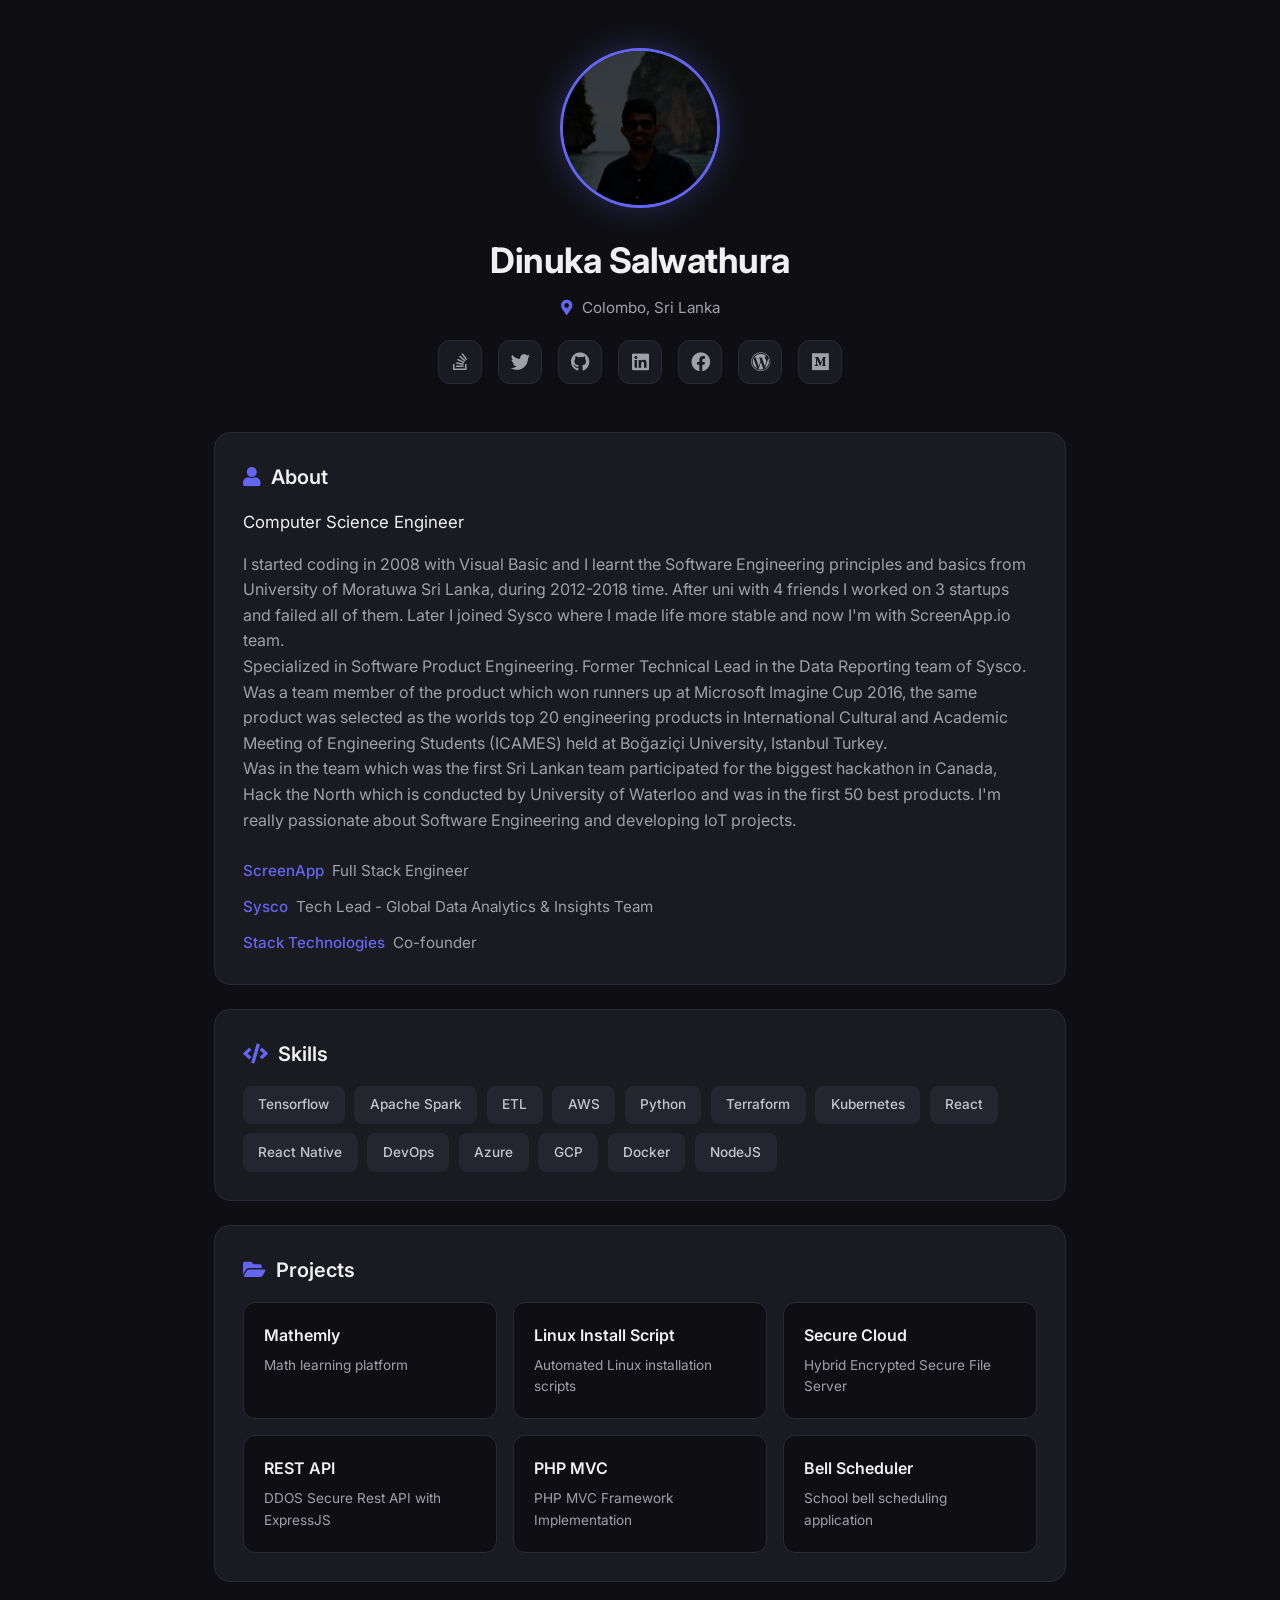
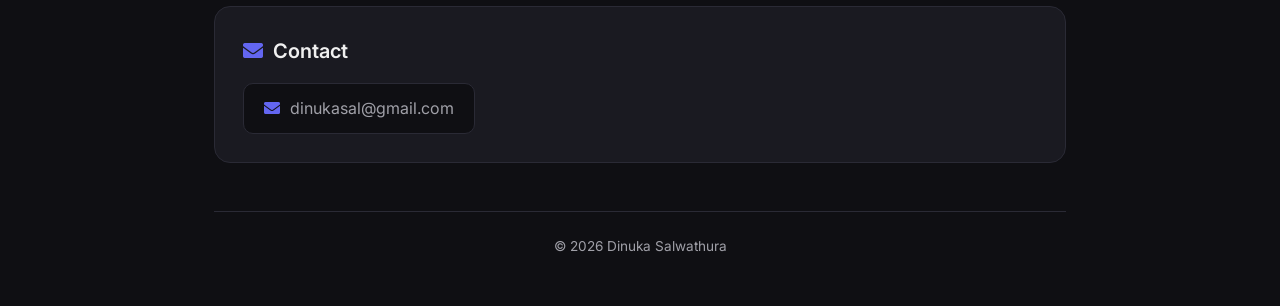
==== index.html @ 51033978 "add uni" ====
<!DOCTYPE html>
<html lang="en">

<meta name="description" content="Dinuka Salwathura - Personal Profile | Computer Science Engineer | Co-Founder | Tech Enthusiast | Sri Lankan " />

<meta name="twitter:card" value="Dinuka Salwathura - Personal Profile | Computer Science Engineer | Co-Founder | Tech Enthusiast | Sri Lankan ">

<meta property="og:title" content="Dinuka Salwathura" />
<meta property="og:type" content="article" />
<meta property="og:url" content="https://dinukasal.github.io/" />
<meta property="og:image" content="http://dinukasal.github.io/pp4.jpg" />
<meta property="og:description" content="Dinuka is a Computer Science Engineer" />

<head>
    <meta charset="UTF-8">
    <meta name="viewport" content="width=device-width, initial-scale=1.0">
    <meta http-equiv="X-UA-Compatible" content="ie=edge">
    <link rel="stylesheet" href="https://use.fontawesome.com/releases/v5.4.1/css/all.css"
        integrity="sha384-5sAR7xN1Nv6T6+dT2mhtzEpVJvfS3NScPQTrOxhwjIuvcA67KV2R5Jz6kr4abQsz" crossorigin="anonymous">
    <link rel="stylesheet" href="style.css">
    <title>Dinuka Salwathura</title>

    <script async src="https://www.googletagmanager.com/gtag/js?id=G-8EG1JXCSR4"></script>
    <script>
        window.dataLayer = window.dataLayer || [];
        function gtag() { dataLayer.push(arguments); }
        gtag('js', new Date());
        gtag('config', 'G-8EG1JXCSR4');
    </script>
</head>

<body>
    <div class="container">
        <header class="profile-section">
            <div class="profile-image">
                <img src="./pp6.jpg" alt="Dinuka Salwathura">
            </div>
            <h1>Dinuka Salwathura</h1>
            <p class="location"><i class="fas fa-map-marker-alt"></i> Colombo, Sri Lanka</p>
            <div class="social-links">
                <a href="https://stackoverflow.com/users/7242275/dinuka-salwathura" target="_blank" class="social-link" title="Stack Overflow">
                    <i class="fab fa-stack-overflow"></i>
                </a>
                <a href="https://twitter.com/dinukasal" target="_blank" class="social-link" title="Twitter">
                    <i class="fab fa-twitter"></i>
                </a>
                <a href="https://github.com/dinukasal" target="_blank" class="social-link" title="GitHub">
                    <i class="fab fa-github"></i>
                </a>
                <a href="https://www.linkedin.com/in/dinukasalwathura/" target="_blank" class="social-link" title="LinkedIn">
                    <i class="fab fa-linkedin"></i>
                </a>
                <a href="https://www.facebook.com/dinuka.salwathura" target="_blank" class="social-link" title="Facebook">
                    <i class="fab fa-facebook"></i>
                </a>
                <a href="https://dinukasblog.wordpress.com" target="_blank" class="social-link" title="Blog">
                    <i class="fab fa-wordpress"></i>
                </a>
                <a href="https://dinukasal.medium.com" target="_blank" class="social-link" title="Medium">
                    <i class="fab fa-medium"></i>
                </a>
            </div>
        </header>

        <main class="content">
            <section class="card">
                <h2><i class="fas fa-user"></i> About</h2>
                <p class="title">Computer Science Engineer</p>
                <div class="about-description">
                    <p>I started coding in 2008 with Visual Basic and I learnt the Software Engineering principles and basics from University of Moratuwa Sri Lanka, during 2012-2018 time. After uni with 4 friends I worked on 3 startups and failed all of them. Later I joined Sysco where I made life more stable and now I'm with ScreenApp.io team.</p>

                    <p>Specialized in Software Product Engineering. Former Technical Lead in the Data Reporting team of Sysco. Was a team member of the product which won runners up at Microsoft Imagine Cup 2016, the same product was selected as the worlds top 20 engineering products in International Cultural and Academic Meeting of Engineering Students (ICAMES) held at Boğaziçi University, Istanbul Turkey.</p>

                    <p>Was in the team which was the first Sri Lankan team participated for the biggest hackathon in Canada, Hack the North which is conducted by University of Waterloo and was in the first 50 best products. I'm really passionate about Software Engineering and developing IoT projects.</p>
                </div>
                <br />
                <div class="work-history">
                    <div class="work-item">
                        <a href="https://screenapp.io" target="_blank" class="company">ScreenApp</a>
                        <span class="role">Full Stack Engineer</span>
                    </div>
                    <div class="work-item">
                        <span class="company">Sysco</span>
                        <span class="role">Tech Lead - Global Data Analytics & Insights Team</span>
                    </div>
                    <div class="work-item">
                        <span class="company">Stack Technologies</span>
                        <span class="role">Co-founder</span>
                    </div>
                </div>
            </section>

            <section class="card">
                <h2><i class="fas fa-code"></i> Skills</h2>
                <div class="skills-grid">
                    <span class="skill-tag">Tensorflow</span>
                    <span class="skill-tag">Apache Spark</span>
                    <span class="skill-tag">ETL</span>
                    <span class="skill-tag">AWS</span>
                    <span class="skill-tag">Python</span>
                    <span class="skill-tag">Terraform</span>
                    <span class="skill-tag">Kubernetes</span>
                    <span class="skill-tag">React</span>
                    <span class="skill-tag">React Native</span>
                    <span class="skill-tag">DevOps</span>
                    <span class="skill-tag">Azure</span>
                    <span class="skill-tag">GCP</span>
                    <span class="skill-tag">Docker</span>
                    <span class="skill-tag">NodeJS</span>
                </div>
            </section>

            <section class="card">
                <h2><i class="fas fa-folder-open"></i> Projects</h2>
                <div class="projects-grid">
                    <a href="https://mathemly.com" target="_blank" class="project-card">
                        <h3>Mathemly</h3>
                        <p>Math learning platform</p>
                    </a>
                    <a href="https://github.com/dinukasal/install" target="_blank" class="project-card">
                        <h3>Linux Install Script</h3>
                        <p>Automated Linux installation scripts</p>
                    </a>
                    <a href="https://github.com/dinukasal/secure-cloud" target="_blank" class="project-card">
                        <h3>Secure Cloud</h3>
                        <p>Hybrid Encrypted Secure File Server</p>
                    </a>
                    <a href="https://github.com/dinukasal/rest-expressjs" target="_blank" class="project-card">
                        <h3>REST API</h3>
                        <p>DDOS Secure Rest API with ExpressJS</p>
                    </a>
                    <a href="https://github.com/dinukasal/mvc" target="_blank" class="project-card">
                        <h3>PHP MVC</h3>
                        <p>PHP MVC Framework Implementation</p>
                    </a>
                    <a href="https://github.com/dinukasal/bellscheduler" target="_blank" class="project-card">
                        <h3>Bell Scheduler</h3>
                        <p>School bell scheduling application</p>
                    </a>
                </div>
            </section>

            <section class="card">
                <h2><i class="fas fa-envelope"></i> Contact</h2>
                <a href="mailto:dinukasal@gmail.com" class="contact-link">
                    <i class="fas fa-envelope"></i> dinukasal@gmail.com
                </a>
            </section>
        </main>

        <footer>
            <p>&copy; 2026 Dinuka Salwathura</p>
        </footer>
    </div>
</body>

</html>
---- style.css ----
@import url('https://fonts.googleapis.com/css2?family=Inter:wght@300;400;500;600;700&display=swap');

:root {
    --bg-primary: #0f0f13;
    --bg-card: #1a1a21;
    --bg-card-hover: #22222b;
    --text-primary: #f0f0f0;
    --text-secondary: #a0a0a8;
    --accent: #6366f1;
    --accent-hover: #818cf8;
    --border: #2a2a35;
    --skill-bg: #252530;
    --skill-text: #c5c5d2;
}

* {
    margin: 0;
    padding: 0;
    box-sizing: border-box;
}

body {
    font-family: 'Inter', sans-serif;
    background-color: var(--bg-primary);
    color: var(--text-secondary);
    line-height: 1.6;
    min-height: 100vh;
}

.container {
    max-width: 900px;
    margin: 0 auto;
    padding: 3rem 1.5rem;
}

.profile-section {
    text-align: center;
    margin-bottom: 3rem;
    animation: fadeInDown 0.6s ease-out;
}

.profile-image {
    width: 160px;
    height: 160px;
    margin: 0 auto 1.5rem;
    border-radius: 50%;
    overflow: hidden;
    border: 3px solid var(--accent);
    box-shadow: 0 0 30px rgba(99, 102, 241, 0.3);
    transition: transform 0.3s ease, box-shadow 0.3s ease;
}

.profile-image:hover {
    transform: scale(1.05);
    box-shadow: 0 0 40px rgba(99, 102, 241, 0.5);
}

.profile-image img {
    width: 100%;
    height: 100%;
    object-fit: cover;
}

.profile-section h1 {
    font-size: 2.2rem;
    font-weight: 700;
    color: var(--text-primary);
    margin-bottom: 0.5rem;
    letter-spacing: -0.5px;
}

.location {
    font-size: 0.95rem;
    color: var(--text-secondary);
    margin-bottom: 1.2rem;
}

.location i {
    color: var(--accent);
    margin-right: 6px;
}

.social-links {
    display: flex;
    justify-content: center;
    gap: 1rem;
    flex-wrap: wrap;
}

.social-link {
    display: flex;
    align-items: center;
    justify-content: center;
    width: 44px;
    height: 44px;
    border-radius: 12px;
    background: var(--bg-card);
    color: var(--text-secondary);
    font-size: 1.2rem;
    text-decoration: none;
    transition: all 0.25s ease;
    border: 1px solid var(--border);
}

.social-link:hover {
    background: var(--accent);
    color: white;
    transform: translateY(-3px);
    border-color: var(--accent);
    box-shadow: 0 8px 20px rgba(99, 102, 241, 0.35);
}

.content {
    display: flex;
    flex-direction: column;
    gap: 1.5rem;
}

.card {
    background: var(--bg-card);
    border-radius: 16px;
    padding: 1.75rem;
    border: 1px solid var(--border);
    transition: transform 0.25s ease, box-shadow 0.25s ease;
    animation: fadeInUp 0.6s ease-out backwards;
}

.card:nth-child(1) { animation-delay: 0.1s; }
.card:nth-child(2) { animation-delay: 0.2s; }
.card:nth-child(3) { animation-delay: 0.3s; }
.card:nth-child(4) { animation-delay: 0.4s; }

.card:hover {
    transform: translateY(-2px);
    box-shadow: 0 12px 30px rgba(0, 0, 0, 0.25);
    border-color: var(--accent);
}

.card h2 {
    font-size: 1.25rem;
    font-weight: 600;
    color: var(--text-primary);
    margin-bottom: 1rem;
    display: flex;
    align-items: center;
    gap: 0.6rem;
}

.card h2 i {
    color: var(--accent);
}

.title {
    color: var(--text-primary);
    font-size: 1.05rem;
    margin-bottom: 1rem;
}

.work-history {
    display: flex;
    flex-direction: column;
    gap: 0.75rem;
}

.work-item {
    display: flex;
    flex-wrap: wrap;
    gap: 0.5rem;
    font-size: 0.95rem;
}

.work-item .company {
    color: var(--accent);
    font-weight: 500;
    text-decoration: none;
    transition: color 0.2s ease;
}

.work-item .company:hover {
    color: var(--accent-hover);
    text-decoration: underline;
}

.work-item .role {
    color: var(--text-secondary);
}

.skills-grid {
    display: flex;
    flex-wrap: wrap;
    gap: 0.6rem;
}

.skill-tag {
    background: var(--skill-bg);
    color: var(--skill-text);
    padding: 0.45rem 0.9rem;
    border-radius: 8px;
    font-size: 0.85rem;
    font-weight: 500;
    transition: all 0.2s ease;
    border: 1px solid transparent;
}

.skill-tag:hover {
    background: var(--accent);
    color: white;
    transform: translateY(-2px);
    border-color: var(--accent);
}

.projects-grid {
    display: grid;
    grid-template-columns: repeat(auto-fill, minmax(220px, 1fr));
    gap: 1rem;
}

.project-card {
    background: var(--bg-primary);
    border: 1px solid var(--border);
    border-radius: 12px;
    padding: 1.25rem;
    text-decoration: none;
    transition: all 0.25s ease;
}

.project-card:hover {
    background: var(--bg-card-hover);
    border-color: var(--accent);
    transform: translateY(-3px);
    box-shadow: 0 8px 20px rgba(0, 0, 0, 0.2);
}

.project-card h3 {
    color: var(--text-primary);
    font-size: 1rem;
    font-weight: 600;
    margin-bottom: 0.4rem;
    transition: color 0.2s ease;
}

.project-card:hover h3 {
    color: var(--accent);
}

.project-card p {
    color: var(--text-secondary);
    font-size: 0.85rem;
}

.contact-link {
    display: inline-flex;
    align-items: center;
    gap: 0.6rem;
    color: var(--text-secondary);
    text-decoration: none;
    font-size: 1rem;
    padding: 0.75rem 1.25rem;
    background: var(--bg-primary);
    border-radius: 10px;
    transition: all 0.25s ease;
    border: 1px solid var(--border);
}

.contact-link:hover {
    background: var(--accent);
    color: white;
    border-color: var(--accent);
    transform: translateX(5px);
}

.contact-link i {
    color: var(--accent);
    transition: color 0.25s ease;
}

.contact-link:hover i {
    color: white;
}

footer {
    text-align: center;
    margin-top: 3rem;
    padding-top: 1.5rem;
    border-top: 1px solid var(--border);
    color: var(--text-secondary);
    font-size: 0.85rem;
}

@keyframes fadeInDown {
    from {
        opacity: 0;
        transform: translateY(-20px);
    }
    to {
        opacity: 1;
        transform: translateY(0);
    }
}

@keyframes fadeInUp {
    from {
        opacity: 0;
        transform: translateY(20px);
    }
    to {
        opacity: 1;
        transform: translateY(0);
    }
}

@media (max-width: 600px) {
    .container {
        padding: 2rem 1rem;
    }
    
    .profile-section h1 {
        font-size: 1.8rem;
    }
    
    .profile-image {
        width: 130px;
        height: 130px;
    }
    
    .card {
        padding: 1.25rem;
    }
    
    .projects-grid {
        grid-template-columns: 1fr;
    }
    
    .social-link {
        width: 40px;
        height: 40px;
        font-size: 1.1rem;
    }
}
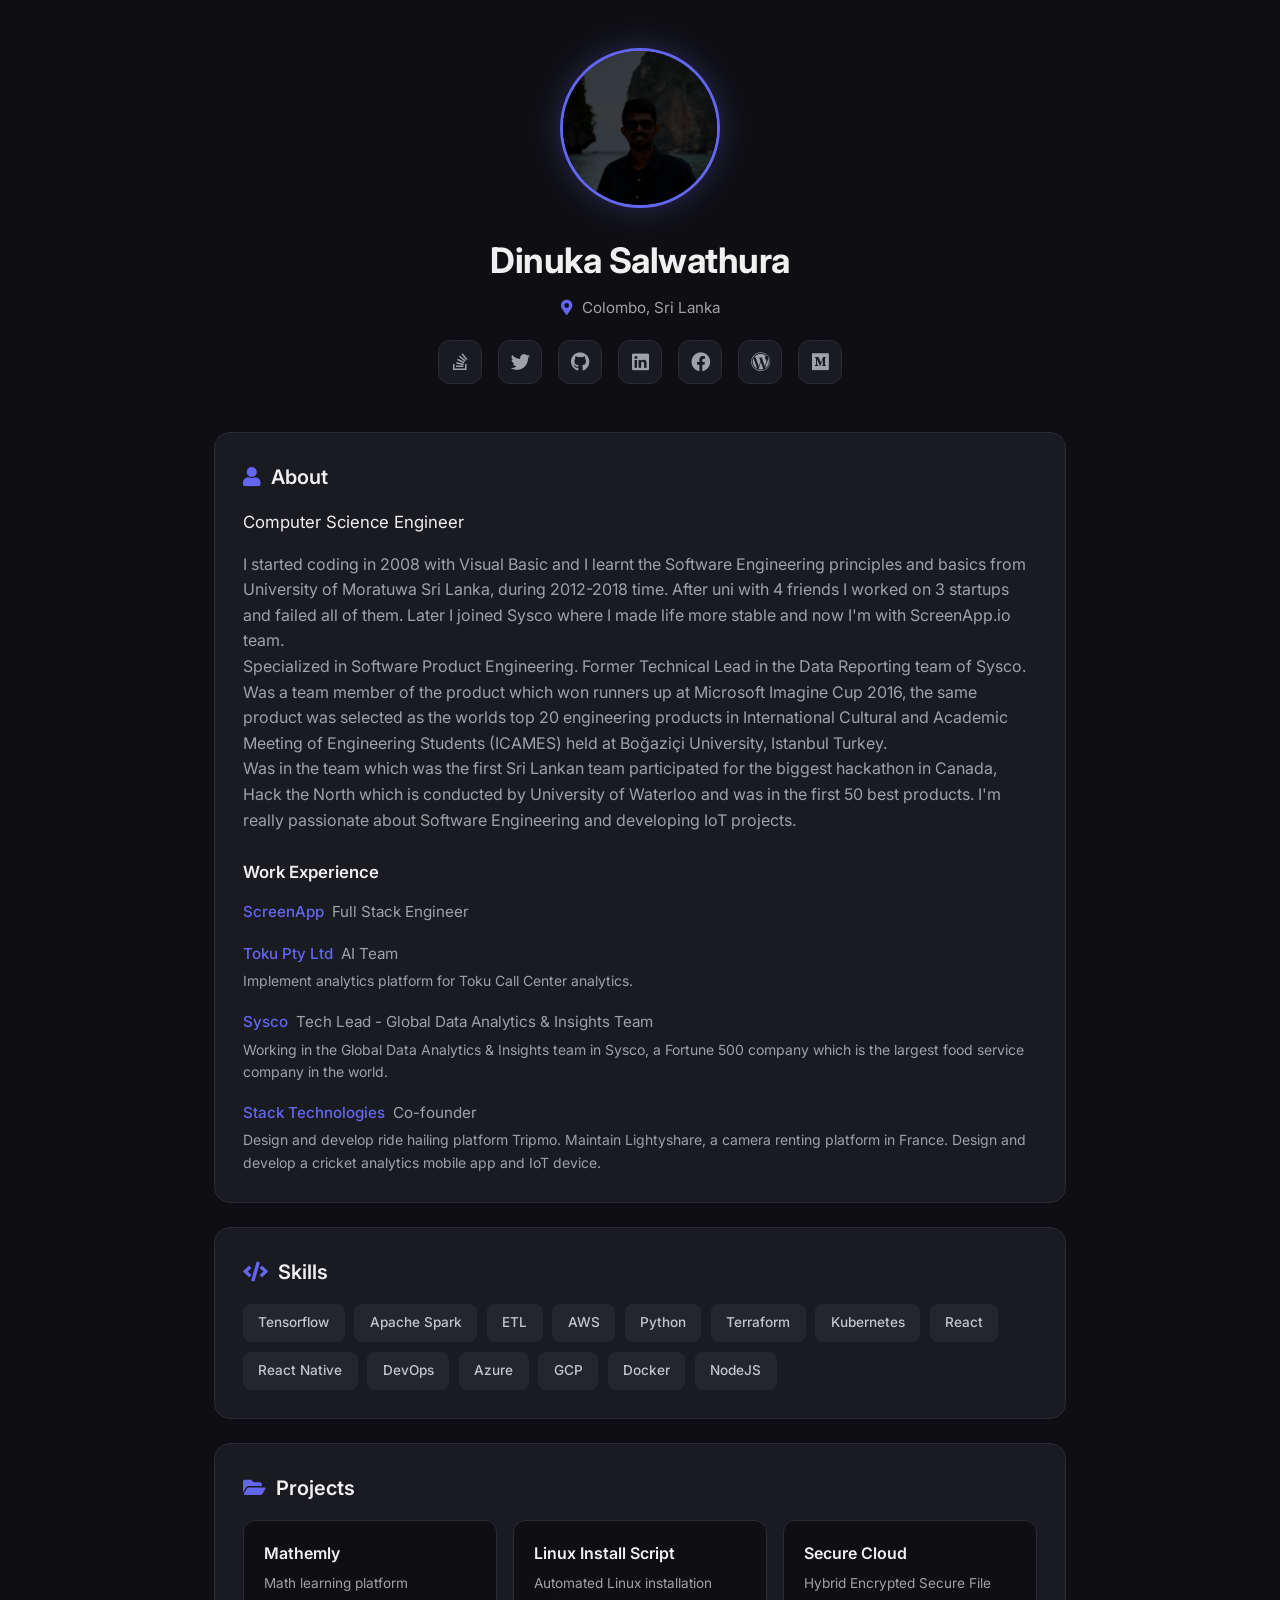
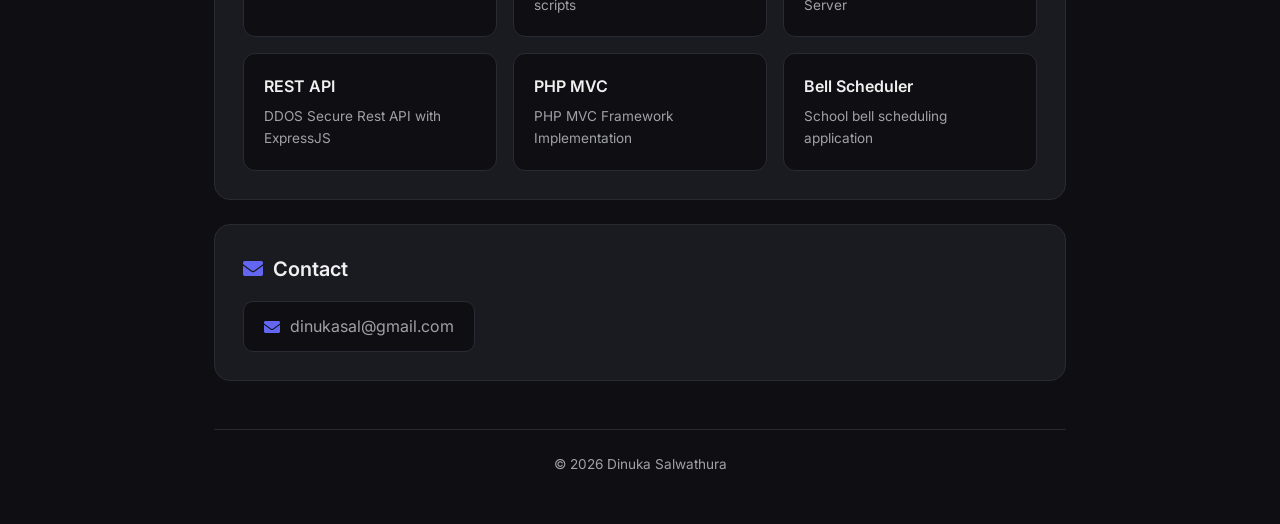
==== commit 03a2a111: "add work info" ====
--- a/index.html
+++ b/index.html
@@ -74,18 +74,34 @@
                     <p>Was in the team which was the first Sri Lankan team participated for the biggest hackathon in Canada, Hack the North which is conducted by University of Waterloo and was in the first 50 best products. I'm really passionate about Software Engineering and developing IoT projects.</p>
                 </div>
                 <br />
+                <h3 class="work-title">Work Experience</h3>
                 <div class="work-history">
                     <div class="work-item">
-                        <a href="https://screenapp.io" target="_blank" class="company">ScreenApp</a>
-                        <span class="role">Full Stack Engineer</span>
+                        <div class="work-item-header">
+                            <a href="https://screenapp.io" target="_blank" class="company">ScreenApp</a>
+                            <span class="role">Full Stack Engineer</span>
+                        </div>
                     </div>
                     <div class="work-item">
-                        <span class="company">Sysco</span>
-                        <span class="role">Tech Lead - Global Data Analytics & Insights Team</span>
+                        <div class="work-item-header">
+                            <span class="company">Toku Pty Ltd</span>
+                            <span class="role">AI Team</span>
+                        </div>
+                        <p class="work-description">Implement analytics platform for Toku Call Center analytics.</p>
                     </div>
                     <div class="work-item">
-                        <span class="company">Stack Technologies</span>
-                        <span class="role">Co-founder</span>
+                        <div class="work-item-header">
+                            <span class="company">Sysco</span>
+                            <span class="role">Tech Lead - Global Data Analytics & Insights Team</span>
+                        </div>
+                        <p class="work-description">Working in the Global Data Analytics &amp; Insights team in Sysco, a Fortune 500 company which is the largest food service company in the world.</p>
+                    </div>
+                    <div class="work-item">
+                        <div class="work-item-header">
+                            <span class="company">Stack Technologies</span>
+                            <span class="role">Co-founder</span>
+                        </div>
+                        <p class="work-description">Design and develop ride hailing platform Tripmo. Maintain Lightyshare, a camera renting platform in France. Design and develop a cricket analytics mobile app and IoT device.</p>
                     </div>
                 </div>
             </section>
--- a/style.css
+++ b/style.css
@@ -156,17 +156,33 @@
     margin-bottom: 1rem;
 }
 
+.work-title {
+    font-size: 1.05rem;
+    font-weight: 600;
+    color: var(--text-primary);
+    margin-bottom: 0.9rem;
+}
+
 .work-history {
     display: flex;
     flex-direction: column;
-    gap: 0.75rem;
+    gap: 1.1rem;
 }
 
 .work-item {
+    font-size: 0.95rem;
+}
+
+.work-item-header {
     display: flex;
     flex-wrap: wrap;
     gap: 0.5rem;
-    font-size: 0.95rem;
+}
+
+.work-description {
+    color: var(--text-secondary);
+    font-size: 0.875rem;
+    margin-top: 0.25rem;
 }
 
 .work-item .company {
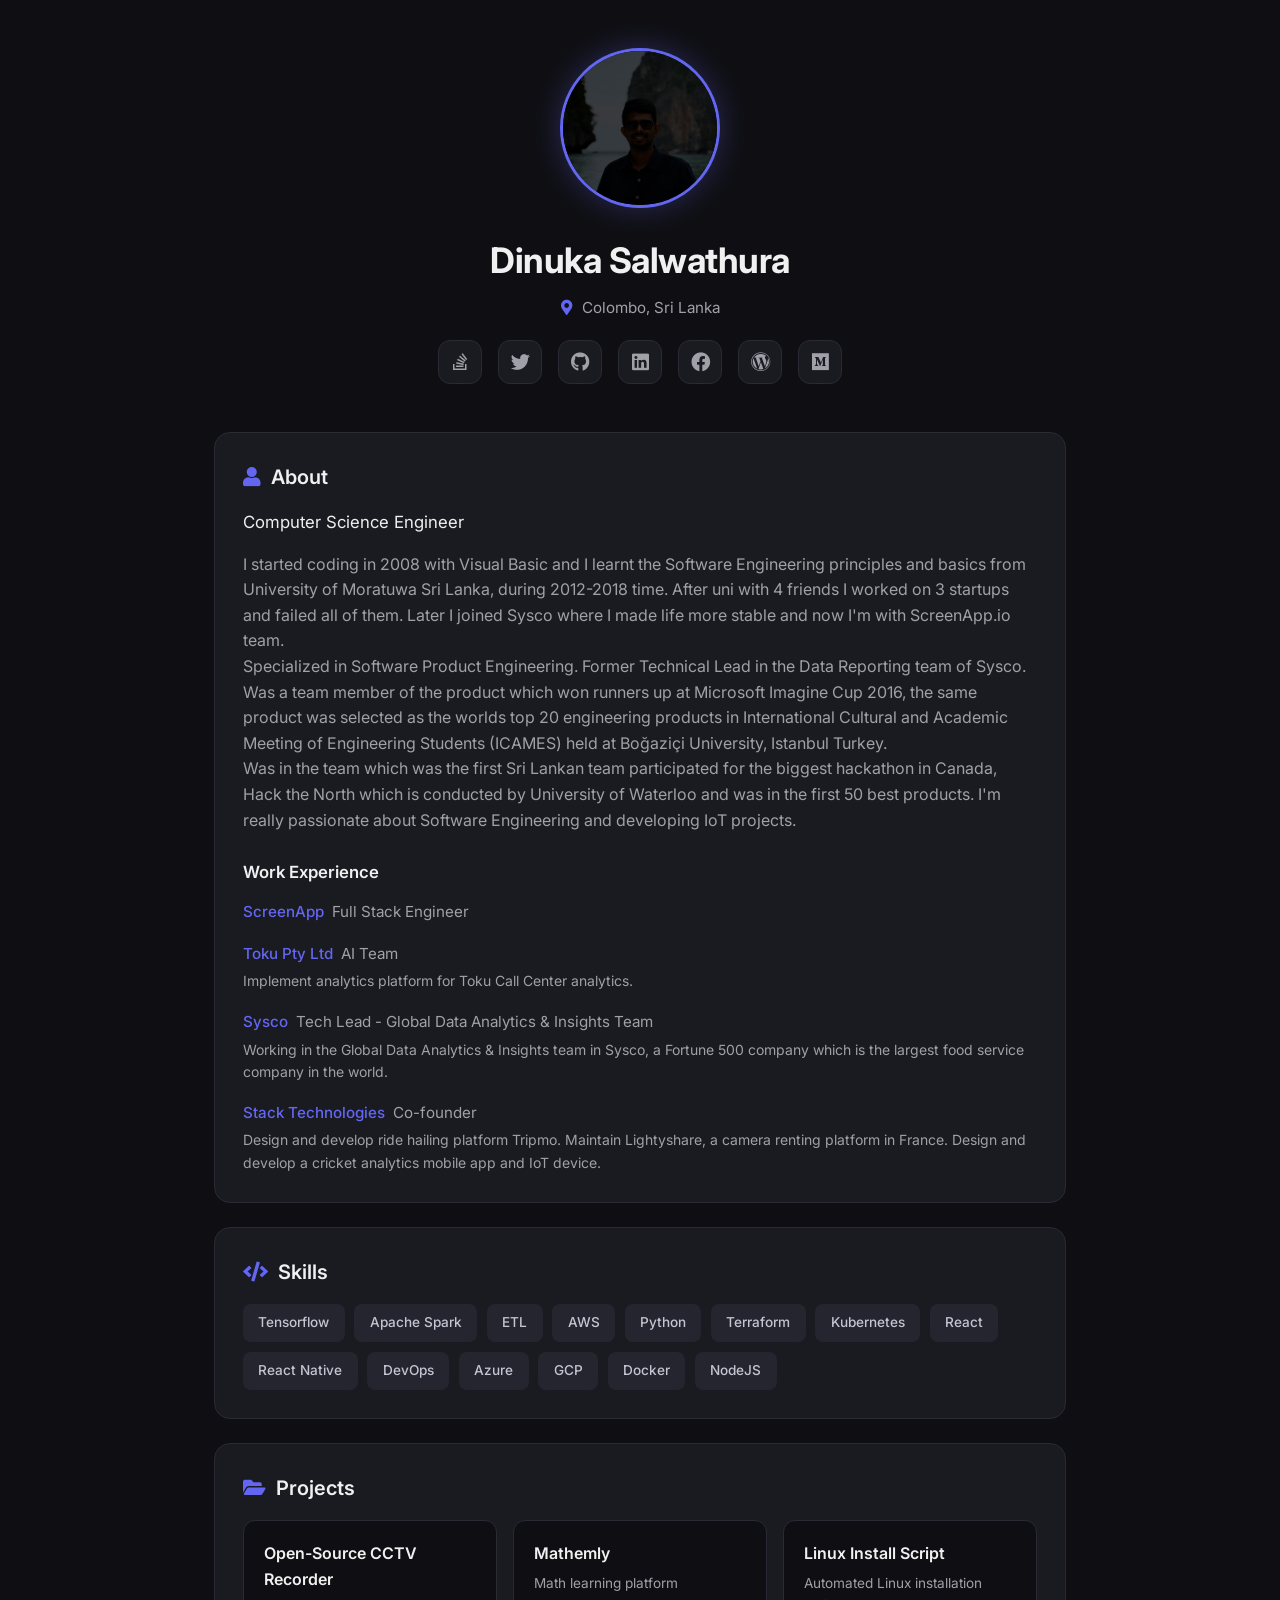
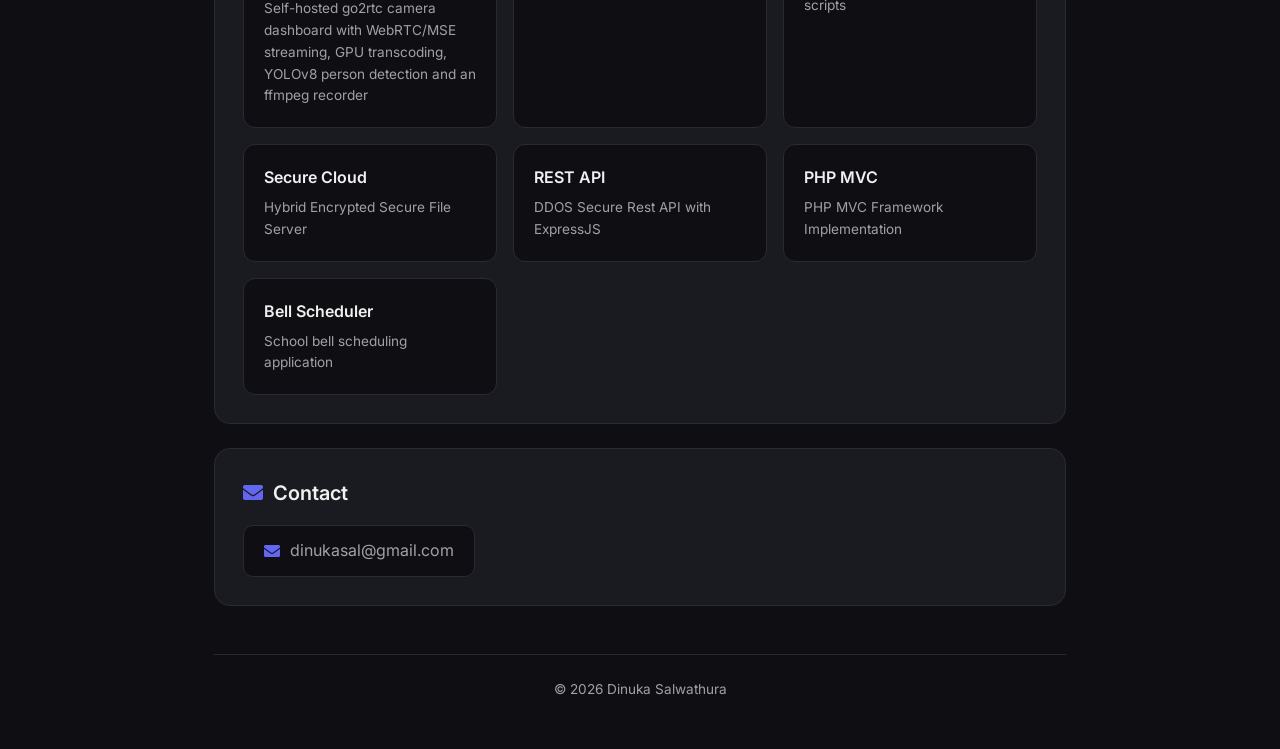
==== commit 61cf6dfc: "Add open-source CCTV recorder project" ====
--- a/index.html
+++ b/index.html
@@ -129,6 +129,10 @@
             <section class="card">
                 <h2><i class="fas fa-folder-open"></i> Projects</h2>
                 <div class="projects-grid">
+                    <a href="https://github.com/dinukasal/cctv-web-app" target="_blank" class="project-card">
+                        <h3>Open-Source CCTV Recorder</h3>
+                        <p>Self-hosted go2rtc camera dashboard with WebRTC/MSE streaming, GPU transcoding, YOLOv8 person detection and an ffmpeg recorder</p>
+                    </a>
                     <a href="https://mathemly.com" target="_blank" class="project-card">
                         <h3>Mathemly</h3>
                         <p>Math learning platform</p>
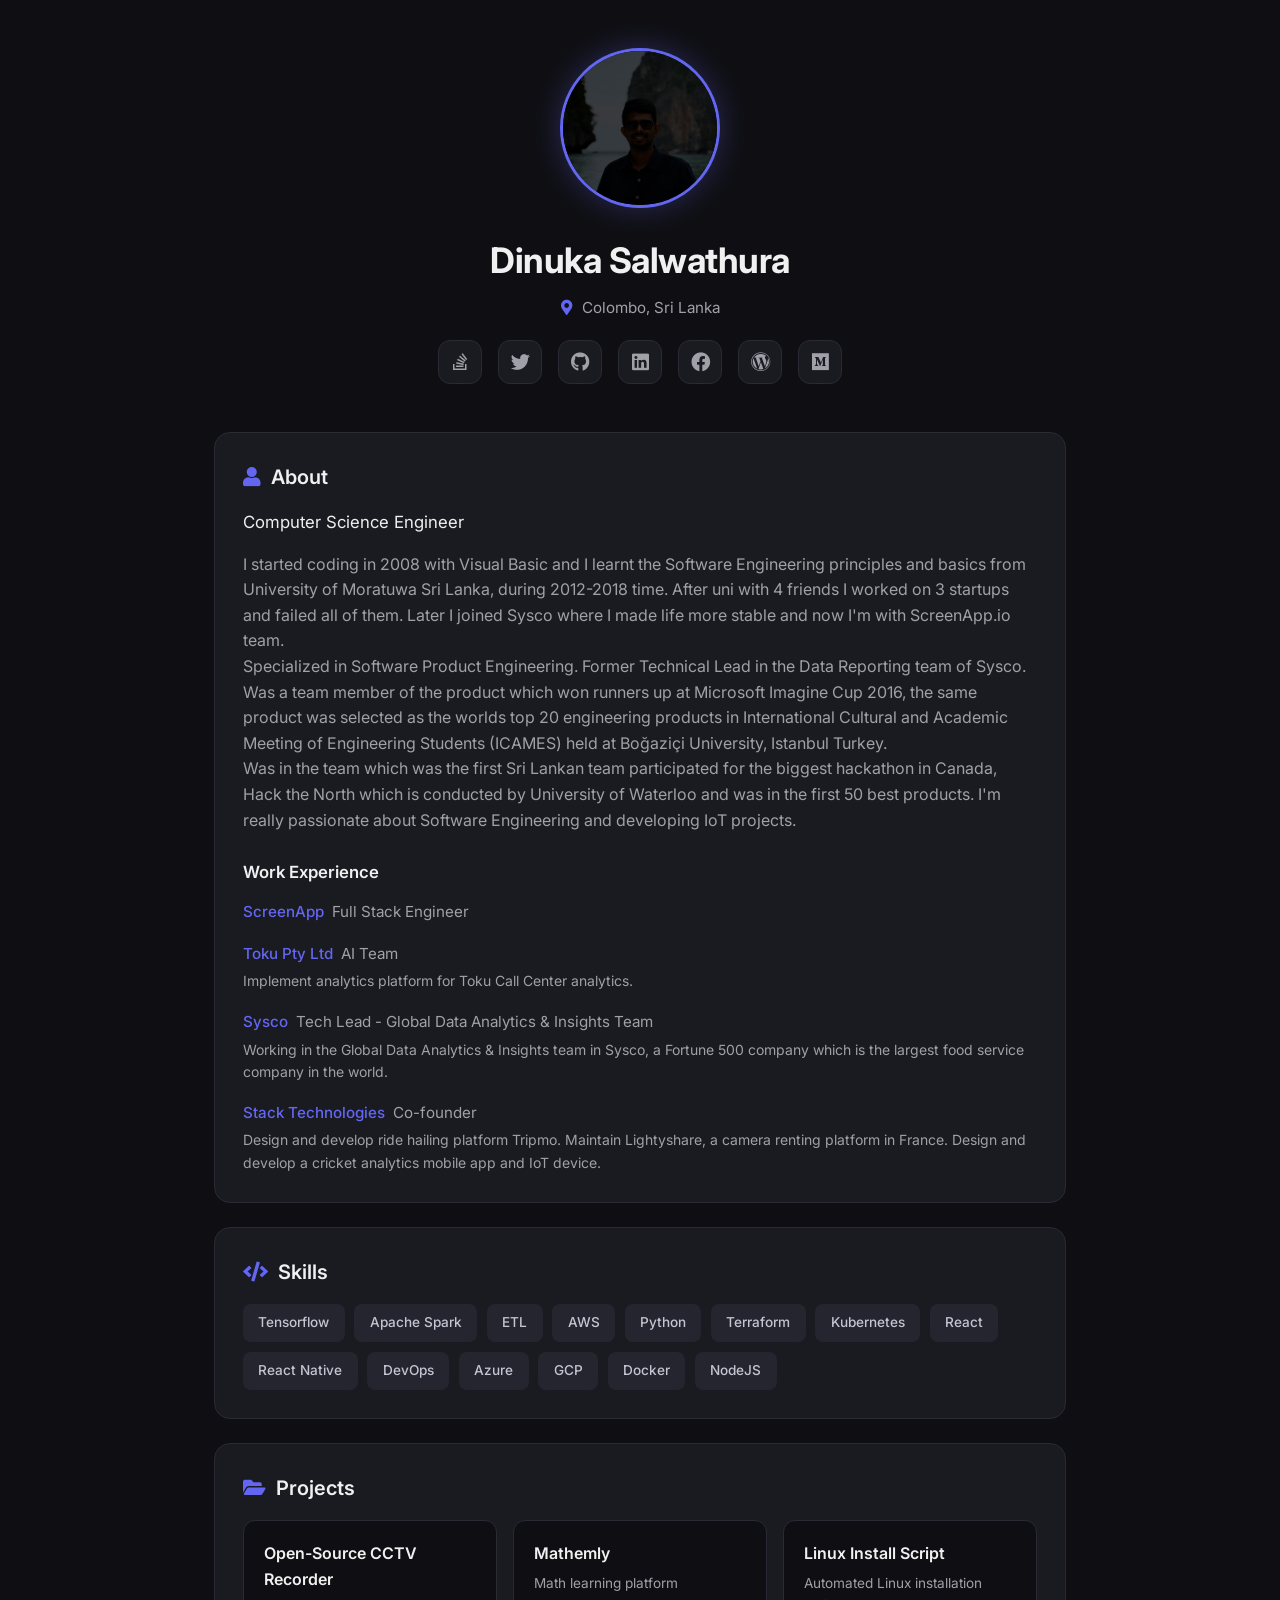
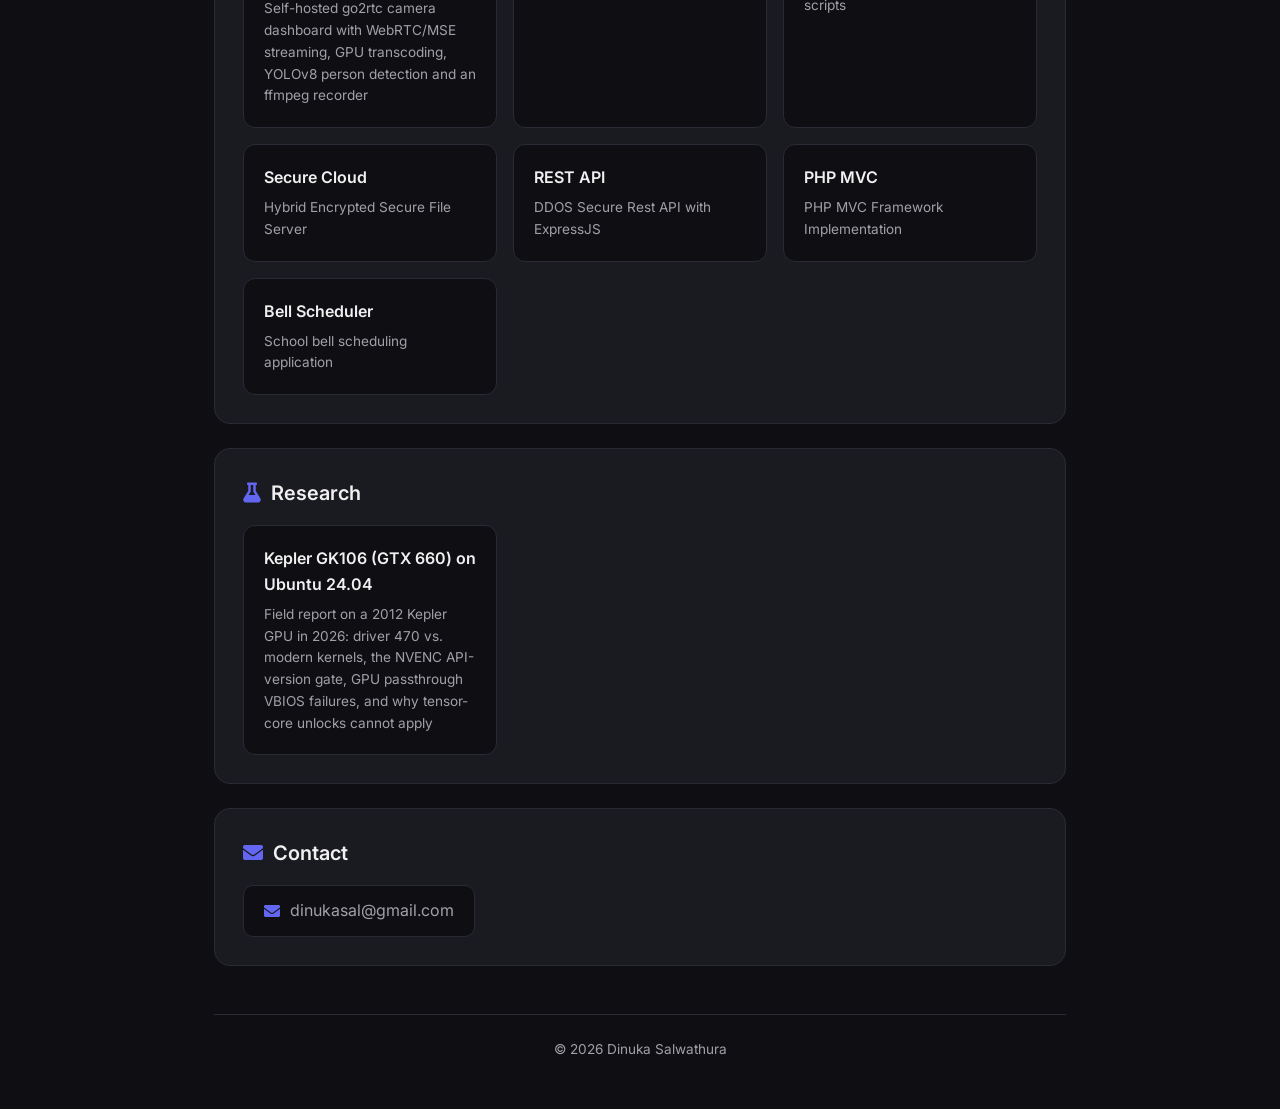
==== commit ce241415: "Add research report: Kepler GK106 (GTX 660) on Ubuntu 24.04 Field report covering: - driver 470.256." ====
--- a/index.html
+++ b/index.html
@@ -161,6 +161,16 @@
             </section>
 
             <section class="card">
+                <h2><i class="fas fa-flask"></i> Research</h2>
+                <div class="projects-grid">
+                    <a href="research/kepler-gk106-gpu.html" class="project-card">
+                        <h3>Kepler GK106 (GTX 660) on Ubuntu 24.04</h3>
+                        <p>Field report on a 2012 Kepler GPU in 2026: driver 470 vs. modern kernels, the NVENC API-version gate, GPU passthrough VBIOS failures, and why tensor-core unlocks cannot apply</p>
+                    </a>
+                </div>
+            </section>
+
+            <section class="card">
                 <h2><i class="fas fa-envelope"></i> Contact</h2>
                 <a href="mailto:dinukasal@gmail.com" class="contact-link">
                     <i class="fas fa-envelope"></i> dinukasal@gmail.com
--- a/style.css
+++ b/style.css
@@ -353,3 +353,188 @@
         font-size: 1.1rem;
     }
 }
+
+/* ---------- Research article pages ---------- */
+
+.article-nav {
+    display: flex;
+    justify-content: space-between;
+    align-items: center;
+    gap: 1rem;
+    margin-bottom: 1.5rem;
+}
+
+.article-nav a {
+    color: var(--text-secondary);
+    text-decoration: none;
+    font-size: 0.9rem;
+    transition: color 0.2s ease;
+}
+
+.article-nav a:hover {
+    color: var(--accent-hover);
+}
+
+.article-nav a i {
+    margin-right: 6px;
+}
+
+.article {
+    padding: 2.5rem;
+}
+
+.article h1 {
+    font-size: 1.9rem;
+    line-height: 1.25;
+    color: var(--text-primary);
+    letter-spacing: -0.5px;
+    margin-bottom: 0.75rem;
+}
+
+.article h2 {
+    font-size: 1.3rem;
+    color: var(--text-primary);
+    margin: 2.5rem 0 1rem;
+    padding-bottom: 0.5rem;
+    border-bottom: 1px solid var(--border);
+}
+
+.article h3 {
+    font-size: 1.05rem;
+    color: var(--accent-hover);
+    margin: 1.75rem 0 0.6rem;
+}
+
+.article p {
+    margin: 0.85rem 0;
+    color: var(--text-secondary);
+}
+
+.article strong {
+    color: var(--text-primary);
+}
+
+.article a {
+    color: var(--accent-hover);
+    text-decoration: none;
+    border-bottom: 1px dotted var(--accent);
+}
+
+.article a:hover {
+    color: #a5b4fc;
+    border-bottom-style: solid;
+}
+
+.article ul,
+.article ol {
+    margin: 0.9rem 0 0.9rem 1.5rem;
+    color: var(--text-secondary);
+}
+
+.article li {
+    margin: 0.4rem 0;
+}
+
+.article hr {
+    border: none;
+    border-top: 1px solid var(--border);
+    margin: 2rem 0;
+}
+
+.article code {
+    font-family: ui-monospace, SFMono-Regular, "SF Mono", Menlo, Consolas, monospace;
+    font-size: 0.86em;
+    background: var(--skill-bg);
+    color: #c5c5d2;
+    padding: 2px 6px;
+    border-radius: 5px;
+}
+
+.article pre {
+    background: #12121a;
+    border: 1px solid var(--border);
+    border-radius: 10px;
+    padding: 1rem 1.15rem;
+    overflow-x: auto;
+    margin: 1.1rem 0;
+}
+
+.article pre code {
+    background: none;
+    padding: 0;
+    font-size: 0.83rem;
+    line-height: 1.55;
+    color: #cfd0dc;
+    white-space: pre;
+}
+
+.article blockquote {
+    border-left: 3px solid var(--accent);
+    background: var(--bg-card-hover);
+    padding: 0.75rem 1.15rem;
+    border-radius: 0 8px 8px 0;
+    margin: 1.2rem 0;
+}
+
+.article blockquote p {
+    margin: 0.25rem 0;
+}
+
+.table-wrap {
+    overflow-x: auto;
+    margin: 1.25rem 0;
+    border: 1px solid var(--border);
+    border-radius: 10px;
+}
+
+.article table {
+    border-collapse: collapse;
+    width: 100%;
+    font-size: 0.88rem;
+}
+
+.article th,
+.article td {
+    text-align: left;
+    padding: 0.6rem 0.9rem;
+    border-bottom: 1px solid var(--border);
+    vertical-align: top;
+}
+
+.article th {
+    background: var(--skill-bg);
+    color: var(--text-primary);
+    font-weight: 600;
+    white-space: nowrap;
+}
+
+.article tbody tr:last-child td {
+    border-bottom: none;
+}
+
+.article tbody tr:hover {
+    background: var(--bg-card-hover);
+}
+
+.article-nav-bottom {
+    margin-top: 1.5rem;
+    margin-bottom: 2rem;
+}
+
+@media (max-width: 600px) {
+    .article {
+        padding: 1.25rem;
+    }
+
+    .article h1 {
+        font-size: 1.45rem;
+    }
+
+    .article h2 {
+        font-size: 1.15rem;
+    }
+
+    .article pre code {
+        font-size: 0.78rem;
+    }
+}
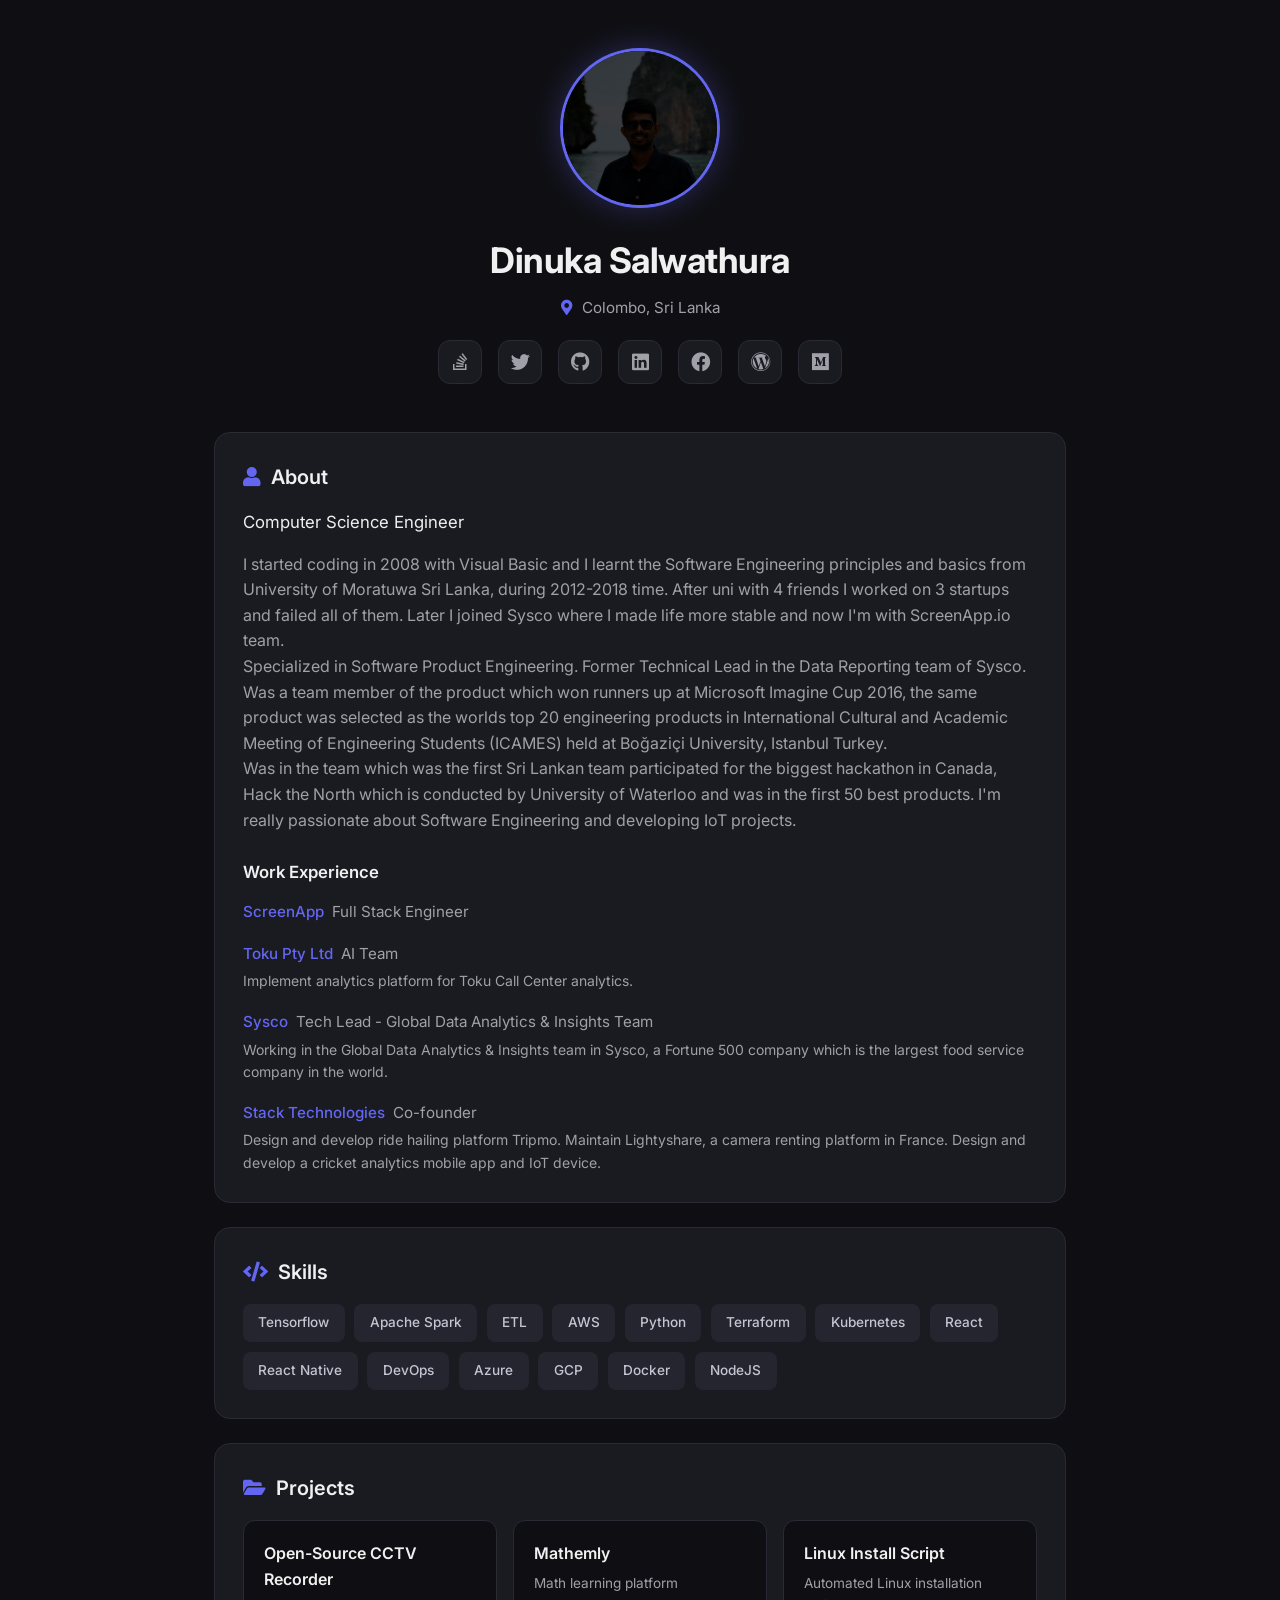
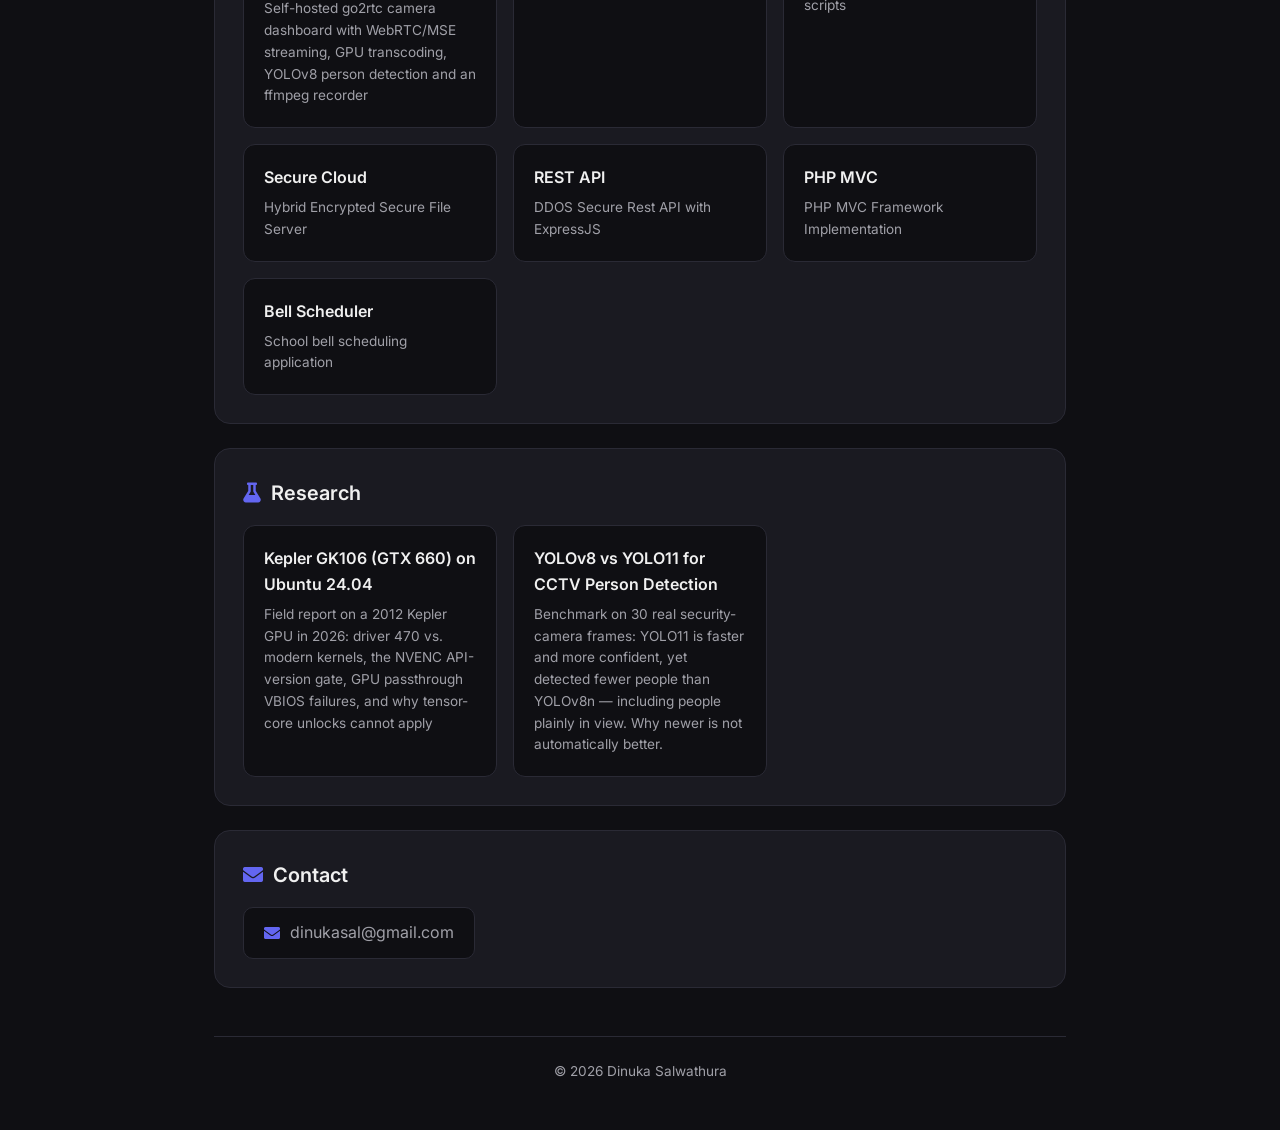
==== commit 0105ad41: "Add research report: YOLOv8 vs YOLO11 for CCTV person detection Field benchmark on 30 real security-" ====
--- a/index.html
+++ b/index.html
@@ -167,6 +167,10 @@
                         <h3>Kepler GK106 (GTX 660) on Ubuntu 24.04</h3>
                         <p>Field report on a 2012 Kepler GPU in 2026: driver 470 vs. modern kernels, the NVENC API-version gate, GPU passthrough VBIOS failures, and why tensor-core unlocks cannot apply</p>
                     </a>
+                    <a href="research/yolo11-vs-yolov8-person-detection.html" class="project-card">
+                        <h3>YOLOv8 vs YOLO11 for CCTV Person Detection</h3>
+                        <p>Benchmark on 30 real security-camera frames: YOLO11 is faster and more confident, yet detected fewer people than YOLOv8n — including people plainly in view. Why newer is not automatically better.</p>
+                    </a>
                 </div>
             </section>
 
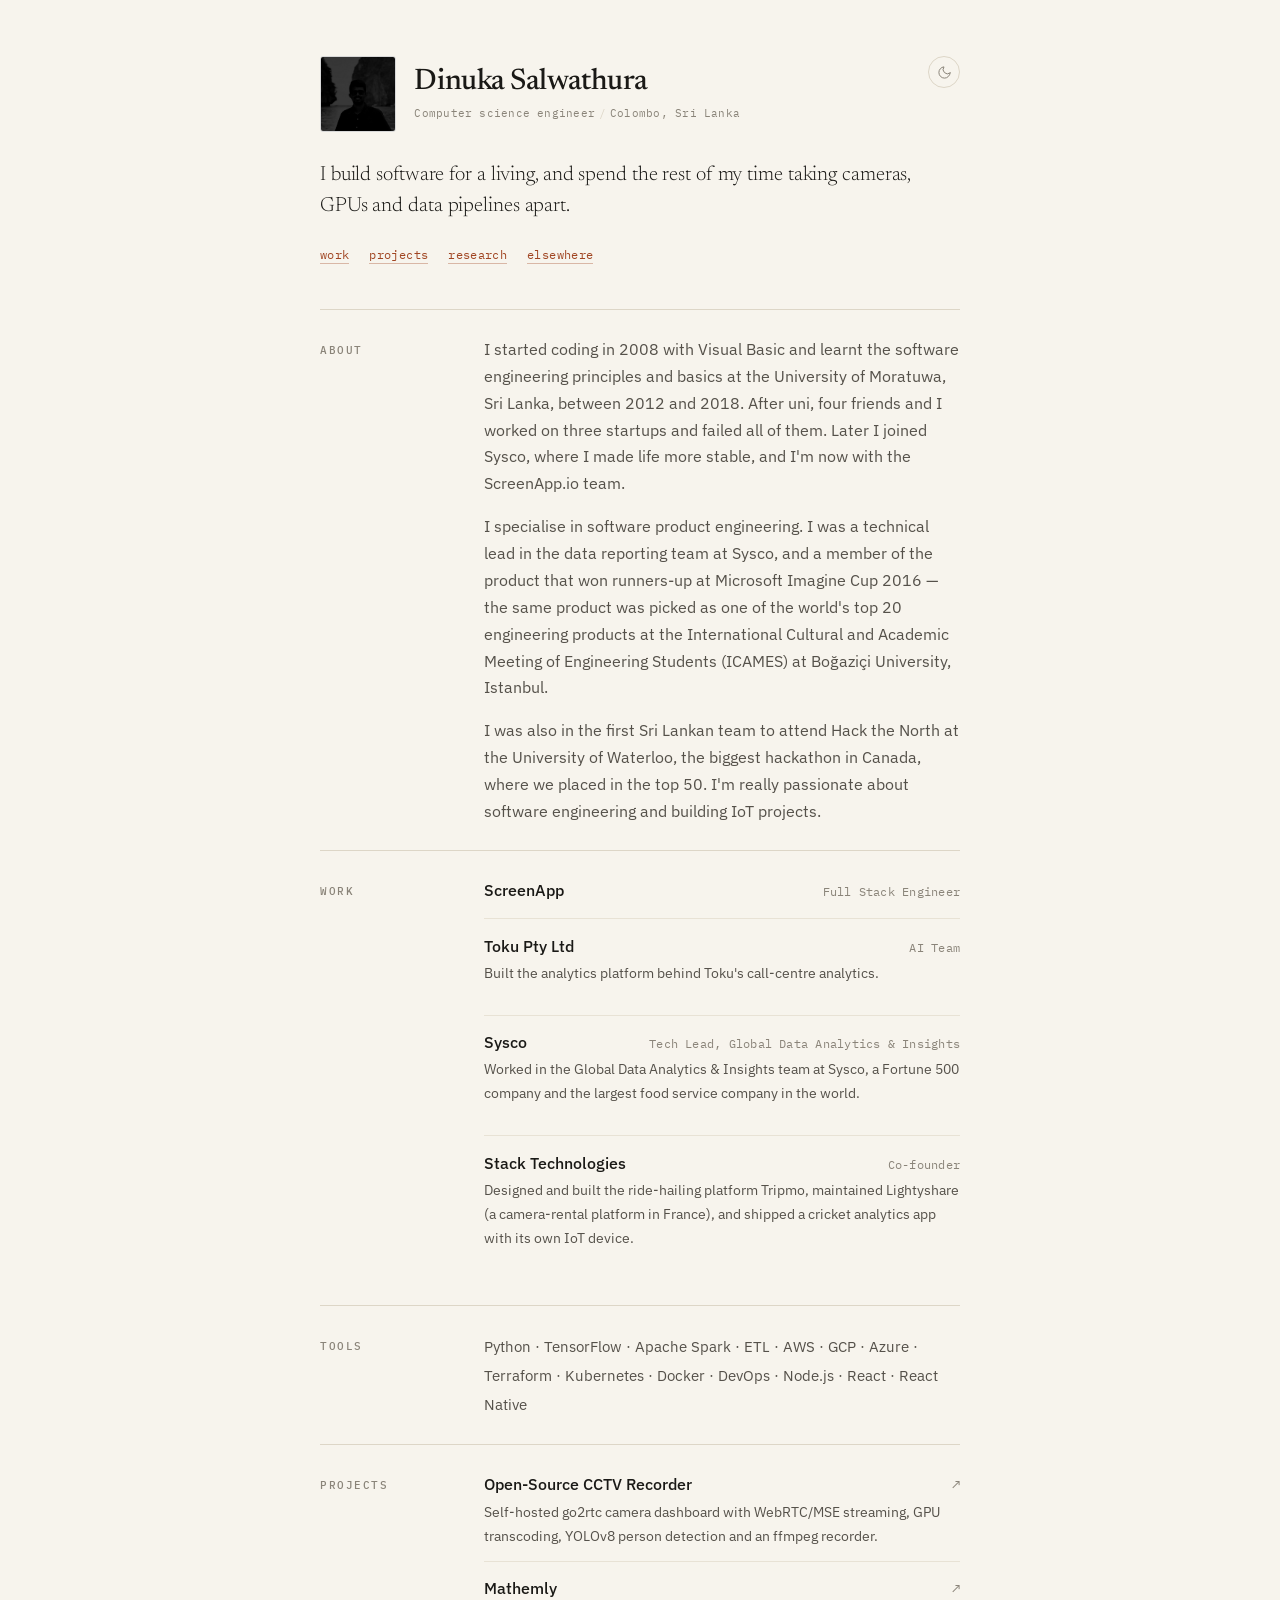
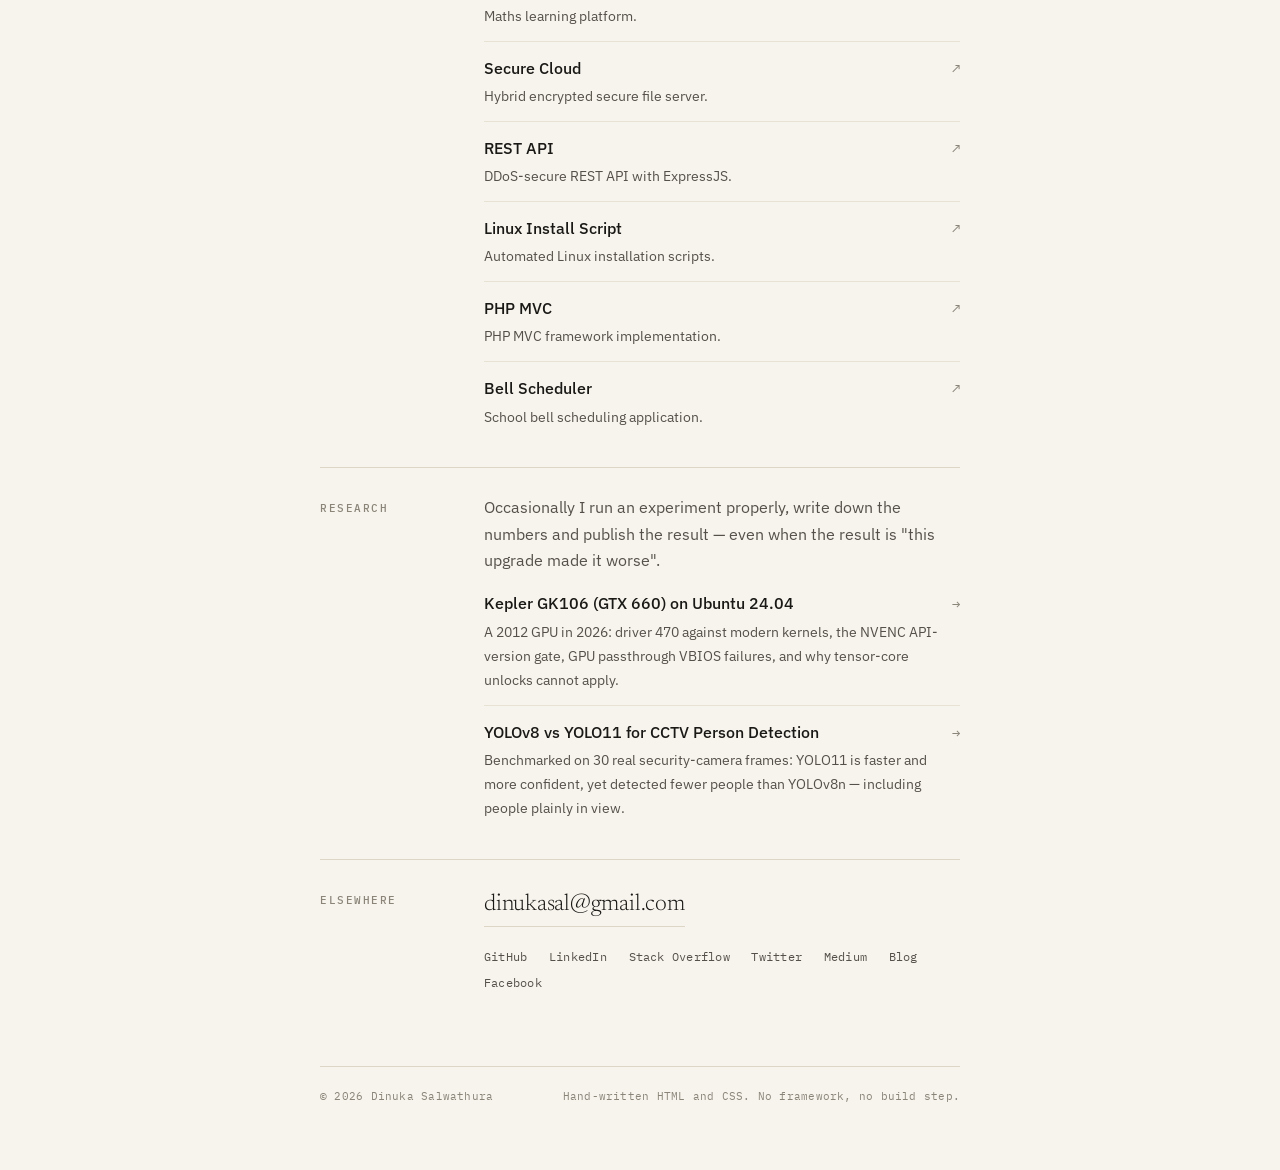
==== commit e4cf05c1: "Redesign as an editorial page with light/dark themes The old layout was the default dark-card portfo" ====
--- a/index.html
+++ b/index.html
@@ -1,24 +1,33 @@
 <!DOCTYPE html>
 <html lang="en">
-
-<meta name="description" content="Dinuka Salwathura - Personal Profile | Computer Science Engineer | Co-Founder | Tech Enthusiast | Sri Lankan " />
-
-<meta name="twitter:card" value="Dinuka Salwathura - Personal Profile | Computer Science Engineer | Co-Founder | Tech Enthusiast | Sri Lankan ">
-
-<meta property="og:title" content="Dinuka Salwathura" />
-<meta property="og:type" content="article" />
-<meta property="og:url" content="https://dinukasal.github.io/" />
-<meta property="og:image" content="http://dinukasal.github.io/pp4.jpg" />
-<meta property="og:description" content="Dinuka is a Computer Science Engineer" />
 
 <head>
     <meta charset="UTF-8">
     <meta name="viewport" content="width=device-width, initial-scale=1.0">
     <meta http-equiv="X-UA-Compatible" content="ie=edge">
-    <link rel="stylesheet" href="https://use.fontawesome.com/releases/v5.4.1/css/all.css"
-        integrity="sha384-5sAR7xN1Nv6T6+dT2mhtzEpVJvfS3NScPQTrOxhwjIuvcA67KV2R5Jz6kr4abQsz" crossorigin="anonymous">
+    <title>Dinuka Salwathura — Computer Science Engineer</title>
+
+    <meta name="description" content="Dinuka Salwathura — computer science engineer in Colombo, Sri Lanka. Full-stack product engineering, data platforms, computer vision and IoT side projects.">
+    <meta name="author" content="Dinuka Salwathura">
+    <meta name="color-scheme" content="light dark">
+    <meta name="theme-color" content="#f7f4ed" media="(prefers-color-scheme: light)">
+    <meta name="theme-color" content="#16150f" media="(prefers-color-scheme: dark)">
+
+    <meta property="og:title" content="Dinuka Salwathura" />
+    <meta property="og:type" content="article" />
+    <meta property="og:url" content="https://dinukasal.github.io/" />
+    <meta property="og:image" content="https://dinukasal.github.io/pp4.jpg" />
+    <meta property="og:description" content="Computer science engineer. Full-stack product work, data platforms, and experiments with cameras and GPUs." />
+    <meta name="twitter:card" content="summary" />
+
+    <link rel="preconnect" href="https://fonts.googleapis.com">
+    <link rel="preconnect" href="https://fonts.gstatic.com" crossorigin>
+    <link rel="stylesheet"
+        href="https://fonts.googleapis.com/css2?family=Newsreader:opsz,wght@6..72,300;6..72,400;6..72,500;6..72,600&family=IBM+Plex+Mono:wght@400;500&family=IBM+Plex+Sans:wght@400;500;600&display=swap">
     <link rel="stylesheet" href="style.css">
-    <title>Dinuka Salwathura</title>
+
+    <!-- Theme is applied before first paint to avoid a flash. -->
+    <script src="theme.js"></script>
 
     <script async src="https://www.googletagmanager.com/gtag/js?id=G-8EG1JXCSR4"></script>
     <script>
@@ -30,160 +39,218 @@
 </head>
 
 <body>
-    <div class="container">
-        <header class="profile-section">
-            <div class="profile-image">
-                <img src="./pp6.jpg" alt="Dinuka Salwathura">
+    <div class="wrap">
+        <header class="masthead">
+            <div class="identity">
+                <img class="avatar" src="pp6.jpg" alt="Portrait of Dinuka Salwathura" width="76" height="76">
+                <div>
+                    <h1>Dinuka Salwathura</h1>
+                    <p class="meta">Computer science engineer<span class="sep">/</span>Colombo, Sri Lanka</p>
+                </div>
             </div>
-            <h1>Dinuka Salwathura</h1>
-            <p class="location"><i class="fas fa-map-marker-alt"></i> Colombo, Sri Lanka</p>
-            <div class="social-links">
-                <a href="https://stackoverflow.com/users/7242275/dinuka-salwathura" target="_blank" class="social-link" title="Stack Overflow">
-                    <i class="fab fa-stack-overflow"></i>
-                </a>
-                <a href="https://twitter.com/dinukasal" target="_blank" class="social-link" title="Twitter">
-                    <i class="fab fa-twitter"></i>
-                </a>
-                <a href="https://github.com/dinukasal" target="_blank" class="social-link" title="GitHub">
-                    <i class="fab fa-github"></i>
-                </a>
-                <a href="https://www.linkedin.com/in/dinukasalwathura/" target="_blank" class="social-link" title="LinkedIn">
-                    <i class="fab fa-linkedin"></i>
-                </a>
-                <a href="https://www.facebook.com/dinuka.salwathura" target="_blank" class="social-link" title="Facebook">
-                    <i class="fab fa-facebook"></i>
-                </a>
-                <a href="https://dinukasblog.wordpress.com" target="_blank" class="social-link" title="Blog">
-                    <i class="fab fa-wordpress"></i>
-                </a>
-                <a href="https://dinukasal.medium.com" target="_blank" class="social-link" title="Medium">
-                    <i class="fab fa-medium"></i>
-                </a>
-            </div>
+            <button class="theme-toggle" type="button" aria-pressed="false" aria-label="Switch to dark theme"
+                title="Switch to dark theme">
+                <svg class="icon-moon" viewBox="0 0 24 24" fill="none" stroke="currentColor" stroke-width="1.6"
+                    stroke-linecap="round" stroke-linejoin="round" aria-hidden="true">
+                    <path d="M21 12.79A9 9 0 1 1 11.21 3 7 7 0 0 0 21 12.79z"></path>
+                </svg>
+                <svg class="icon-sun" viewBox="0 0 24 24" fill="none" stroke="currentColor" stroke-width="1.6"
+                    stroke-linecap="round" stroke-linejoin="round" aria-hidden="true">
+                    <circle cx="12" cy="12" r="4.2"></circle>
+                    <path d="M12 2.5v2M12 19.5v2M2.5 12h2M19.5 12h2M5.2 5.2l1.4 1.4M17.4 17.4l1.4 1.4M18.8 5.2l-1.4 1.4M6.6 17.4l-1.4 1.4"></path>
+                </svg>
+            </button>
         </header>
 
-        <main class="content">
-            <section class="card">
-                <h2><i class="fas fa-user"></i> About</h2>
-                <p class="title">Computer Science Engineer</p>
-                <div class="about-description">
-                    <p>I started coding in 2008 with Visual Basic and I learnt the Software Engineering principles and basics from University of Moratuwa Sri Lanka, during 2012-2018 time. After uni with 4 friends I worked on 3 startups and failed all of them. Later I joined Sysco where I made life more stable and now I'm with ScreenApp.io team.</p>
-
-                    <p>Specialized in Software Product Engineering. Former Technical Lead in the Data Reporting team of Sysco. Was a team member of the product which won runners up at Microsoft Imagine Cup 2016, the same product was selected as the worlds top 20 engineering products in International Cultural and Academic Meeting of Engineering Students (ICAMES) held at Boğaziçi University, Istanbul Turkey.</p>
-
-                    <p>Was in the team which was the first Sri Lankan team participated for the biggest hackathon in Canada, Hack the North which is conducted by University of Waterloo and was in the first 50 best products. I'm really passionate about Software Engineering and developing IoT projects.</p>
-                </div>
-                <br />
-                <h3 class="work-title">Work Experience</h3>
-                <div class="work-history">
-                    <div class="work-item">
-                        <div class="work-item-header">
-                            <a href="https://screenapp.io" target="_blank" class="company">ScreenApp</a>
-                            <span class="role">Full Stack Engineer</span>
-                        </div>
-                    </div>
-                    <div class="work-item">
-                        <div class="work-item-header">
-                            <span class="company">Toku Pty Ltd</span>
-                            <span class="role">AI Team</span>
-                        </div>
-                        <p class="work-description">Implement analytics platform for Toku Call Center analytics.</p>
-                    </div>
-                    <div class="work-item">
-                        <div class="work-item-header">
-                            <span class="company">Sysco</span>
-                            <span class="role">Tech Lead - Global Data Analytics & Insights Team</span>
-                        </div>
-                        <p class="work-description">Working in the Global Data Analytics &amp; Insights team in Sysco, a Fortune 500 company which is the largest food service company in the world.</p>
-                    </div>
-                    <div class="work-item">
-                        <div class="work-item-header">
-                            <span class="company">Stack Technologies</span>
-                            <span class="role">Co-founder</span>
-                        </div>
-                        <p class="work-description">Design and develop ride hailing platform Tripmo. Maintain Lightyshare, a camera renting platform in France. Design and develop a cricket analytics mobile app and IoT device.</p>
-                    </div>
-                </div>
-            </section>
-
-            <section class="card">
-                <h2><i class="fas fa-code"></i> Skills</h2>
-                <div class="skills-grid">
-                    <span class="skill-tag">Tensorflow</span>
-                    <span class="skill-tag">Apache Spark</span>
-                    <span class="skill-tag">ETL</span>
-                    <span class="skill-tag">AWS</span>
-                    <span class="skill-tag">Python</span>
-                    <span class="skill-tag">Terraform</span>
-                    <span class="skill-tag">Kubernetes</span>
-                    <span class="skill-tag">React</span>
-                    <span class="skill-tag">React Native</span>
-                    <span class="skill-tag">DevOps</span>
-                    <span class="skill-tag">Azure</span>
-                    <span class="skill-tag">GCP</span>
-                    <span class="skill-tag">Docker</span>
-                    <span class="skill-tag">NodeJS</span>
-                </div>
-            </section>
-
-            <section class="card">
-                <h2><i class="fas fa-folder-open"></i> Projects</h2>
-                <div class="projects-grid">
-                    <a href="https://github.com/dinukasal/cctv-web-app" target="_blank" class="project-card">
-                        <h3>Open-Source CCTV Recorder</h3>
-                        <p>Self-hosted go2rtc camera dashboard with WebRTC/MSE streaming, GPU transcoding, YOLOv8 person detection and an ffmpeg recorder</p>
-                    </a>
-                    <a href="https://mathemly.com" target="_blank" class="project-card">
-                        <h3>Mathemly</h3>
-                        <p>Math learning platform</p>
-                    </a>
-                    <a href="https://github.com/dinukasal/install" target="_blank" class="project-card">
-                        <h3>Linux Install Script</h3>
-                        <p>Automated Linux installation scripts</p>
-                    </a>
-                    <a href="https://github.com/dinukasal/secure-cloud" target="_blank" class="project-card">
-                        <h3>Secure Cloud</h3>
-                        <p>Hybrid Encrypted Secure File Server</p>
-                    </a>
-                    <a href="https://github.com/dinukasal/rest-expressjs" target="_blank" class="project-card">
-                        <h3>REST API</h3>
-                        <p>DDOS Secure Rest API with ExpressJS</p>
-                    </a>
-                    <a href="https://github.com/dinukasal/mvc" target="_blank" class="project-card">
-                        <h3>PHP MVC</h3>
-                        <p>PHP MVC Framework Implementation</p>
-                    </a>
-                    <a href="https://github.com/dinukasal/bellscheduler" target="_blank" class="project-card">
-                        <h3>Bell Scheduler</h3>
-                        <p>School bell scheduling application</p>
-                    </a>
-                </div>
-            </section>
-
-            <section class="card">
-                <h2><i class="fas fa-flask"></i> Research</h2>
-                <div class="projects-grid">
-                    <a href="research/kepler-gk106-gpu.html" class="project-card">
-                        <h3>Kepler GK106 (GTX 660) on Ubuntu 24.04</h3>
-                        <p>Field report on a 2012 Kepler GPU in 2026: driver 470 vs. modern kernels, the NVENC API-version gate, GPU passthrough VBIOS failures, and why tensor-core unlocks cannot apply</p>
-                    </a>
-                    <a href="research/yolo11-vs-yolov8-person-detection.html" class="project-card">
-                        <h3>YOLOv8 vs YOLO11 for CCTV Person Detection</h3>
-                        <p>Benchmark on 30 real security-camera frames: YOLO11 is faster and more confident, yet detected fewer people than YOLOv8n — including people plainly in view. Why newer is not automatically better.</p>
-                    </a>
-                </div>
-            </section>
-
-            <section class="card">
-                <h2><i class="fas fa-envelope"></i> Contact</h2>
-                <a href="mailto:dinukasal@gmail.com" class="contact-link">
-                    <i class="fas fa-envelope"></i> dinukasal@gmail.com
-                </a>
+        <p class="lede">I build software for a living, and spend the rest of my time taking cameras,
+            GPUs and data pipelines apart.</p>
+
+        <ul class="inline-links">
+            <li><a href="#work">work</a></li>
+            <li><a href="#projects">projects</a></li>
+            <li><a href="#research">research</a></li>
+            <li><a href="#elsewhere">elsewhere</a></li>
+        </ul>
+
+        <main>
+            <section class="section" id="about">
+                <h2>About</h2>
+                <div class="section-body">
+                    <p>I started coding in 2008 with Visual Basic and learnt the software engineering principles and
+                        basics at the University of Moratuwa, Sri Lanka, between 2012 and 2018. After uni, four friends
+                        and I worked on three startups and failed all of them. Later I joined Sysco, where I made life
+                        more stable, and I'm now with the ScreenApp.io team.</p>
+
+                    <p>I specialise in software product engineering. I was a technical lead in the data reporting team
+                        at Sysco, and a member of the product that won runners-up at Microsoft Imagine Cup 2016 — the
+                        same product was picked as one of the world's top 20 engineering products at the International
+                        Cultural and Academic Meeting of Engineering Students (ICAMES) at Boğaziçi University,
+                        Istanbul.</p>
+
+                    <p>I was also in the first Sri Lankan team to attend Hack the North at the University of Waterloo,
+                        the biggest hackathon in Canada, where we placed in the top 50. I'm really passionate about
+                        software engineering and building IoT projects.</p>
+                </div>
+            </section>
+
+            <section class="section" id="work">
+                <h2>Work</h2>
+                <div class="section-body">
+                    <div class="work-item">
+                        <div class="work-head">
+                            <a class="work-company" href="https://screenapp.io" target="_blank"
+                                rel="noopener">ScreenApp</a>
+                            <span class="work-role">Full Stack Engineer</span>
+                        </div>
+                    </div>
+                    <div class="work-item">
+                        <div class="work-head">
+                            <span class="work-company">Toku Pty Ltd</span>
+                            <span class="work-role">AI Team</span>
+                        </div>
+                        <p class="work-desc">Built the analytics platform behind Toku's call-centre analytics.</p>
+                    </div>
+                    <div class="work-item">
+                        <div class="work-head">
+                            <span class="work-company">Sysco</span>
+                            <span class="work-role">Tech Lead, Global Data Analytics &amp; Insights</span>
+                        </div>
+                        <p class="work-desc">Worked in the Global Data Analytics &amp; Insights team at Sysco, a
+                            Fortune 500 company and the largest food service company in the world.</p>
+                    </div>
+                    <div class="work-item">
+                        <div class="work-head">
+                            <span class="work-company">Stack Technologies</span>
+                            <span class="work-role">Co-founder</span>
+                        </div>
+                        <p class="work-desc">Designed and built the ride-hailing platform Tripmo, maintained Lightyshare
+                            (a camera-rental platform in France), and shipped a cricket analytics app with its own IoT
+                            device.</p>
+                    </div>
+                </div>
+            </section>
+
+            <section class="section" id="skills">
+                <h2>Tools</h2>
+                <div class="section-body">
+                    <p class="tags">Python · TensorFlow · Apache Spark · ETL · AWS · GCP · Azure · Terraform ·
+                        Kubernetes · Docker · DevOps · Node.js · React · React Native</p>
+                </div>
+            </section>
+
+            <section class="section" id="projects">
+                <h2>Projects</h2>
+                <div class="section-body">
+                    <ul class="entry-list">
+                        <li>
+                            <a class="entry" href="https://github.com/dinukasal/cctv-web-app" target="_blank"
+                                rel="noopener">
+                                <span class="entry-title">Open-Source CCTV Recorder</span>
+                                <span class="entry-arrow" aria-hidden="true">&#8599;</span>
+                                <span class="entry-desc">Self-hosted go2rtc camera dashboard with WebRTC/MSE streaming,
+                                    GPU transcoding, YOLOv8 person detection and an ffmpeg recorder.</span>
+                            </a>
+                        </li>
+                        <li>
+                            <a class="entry" href="https://mathemly.com" target="_blank" rel="noopener">
+                                <span class="entry-title">Mathemly</span>
+                                <span class="entry-arrow" aria-hidden="true">&#8599;</span>
+                                <span class="entry-desc">Maths learning platform.</span>
+                            </a>
+                        </li>
+                        <li>
+                            <a class="entry" href="https://github.com/dinukasal/secure-cloud" target="_blank"
+                                rel="noopener">
+                                <span class="entry-title">Secure Cloud</span>
+                                <span class="entry-arrow" aria-hidden="true">&#8599;</span>
+                                <span class="entry-desc">Hybrid encrypted secure file server.</span>
+                            </a>
+                        </li>
+                        <li>
+                            <a class="entry" href="https://github.com/dinukasal/rest-expressjs" target="_blank"
+                                rel="noopener">
+                                <span class="entry-title">REST API</span>
+                                <span class="entry-arrow" aria-hidden="true">&#8599;</span>
+                                <span class="entry-desc">DDoS-secure REST API with ExpressJS.</span>
+                            </a>
+                        </li>
+                        <li>
+                            <a class="entry" href="https://github.com/dinukasal/install" target="_blank" rel="noopener">
+                                <span class="entry-title">Linux Install Script</span>
+                                <span class="entry-arrow" aria-hidden="true">&#8599;</span>
+                                <span class="entry-desc">Automated Linux installation scripts.</span>
+                            </a>
+                        </li>
+                        <li>
+                            <a class="entry" href="https://github.com/dinukasal/mvc" target="_blank" rel="noopener">
+                                <span class="entry-title">PHP MVC</span>
+                                <span class="entry-arrow" aria-hidden="true">&#8599;</span>
+                                <span class="entry-desc">PHP MVC framework implementation.</span>
+                            </a>
+                        </li>
+                        <li>
+                            <a class="entry" href="https://github.com/dinukasal/bellscheduler" target="_blank"
+                                rel="noopener">
+                                <span class="entry-title">Bell Scheduler</span>
+                                <span class="entry-arrow" aria-hidden="true">&#8599;</span>
+                                <span class="entry-desc">School bell scheduling application.</span>
+                            </a>
+                        </li>
+                    </ul>
+                </div>
+            </section>
+
+            <section class="section" id="research">
+                <h2>Research</h2>
+                <div class="section-body">
+                    <p>Occasionally I run an experiment properly, write down the numbers and publish the result — even
+                        when the result is "this upgrade made it worse".</p>
+                    <ul class="entry-list">
+                        <li>
+                            <a class="entry" href="research/kepler-gk106-gpu.html">
+                                <span class="entry-title">Kepler GK106 (GTX 660) on Ubuntu 24.04</span>
+                                <span class="entry-arrow" aria-hidden="true">&#8594;</span>
+                                <span class="entry-desc">A 2012 GPU in 2026: driver 470 against modern kernels, the NVENC
+                                    API-version gate, GPU passthrough VBIOS failures, and why tensor-core unlocks
+                                    cannot apply.</span>
+                            </a>
+                        </li>
+                        <li>
+                            <a class="entry" href="research/yolo11-vs-yolov8-person-detection.html">
+                                <span class="entry-title">YOLOv8 vs YOLO11 for CCTV Person Detection</span>
+                                <span class="entry-arrow" aria-hidden="true">&#8594;</span>
+                                <span class="entry-desc">Benchmarked on 30 real security-camera frames: YOLO11 is faster
+                                    and more confident, yet detected fewer people than YOLOv8n — including people
+                                    plainly in view.</span>
+                            </a>
+                        </li>
+                    </ul>
+                </div>
+            </section>
+
+            <section class="section" id="elsewhere">
+                <h2>Elsewhere</h2>
+                <div class="section-body">
+                    <a class="contact-email" href="mailto:dinukasal@gmail.com">dinukasal@gmail.com</a>
+                    <ul class="elsewhere">
+                        <li><a href="https://github.com/dinukasal" target="_blank" rel="noopener">GitHub</a></li>
+                        <li><a href="https://www.linkedin.com/in/dinukasalwathura/" target="_blank"
+                                rel="noopener">LinkedIn</a></li>
+                        <li><a href="https://stackoverflow.com/users/7242275/dinuka-salwathura" target="_blank"
+                                rel="noopener">Stack Overflow</a></li>
+                        <li><a href="https://twitter.com/dinukasal" target="_blank" rel="noopener">Twitter</a></li>
+                        <li><a href="https://dinukasal.medium.com" target="_blank" rel="noopener">Medium</a></li>
+                        <li><a href="https://dinukasblog.wordpress.com" target="_blank" rel="noopener">Blog</a></li>
+                        <li><a href="https://www.facebook.com/dinuka.salwathura" target="_blank"
+                                rel="noopener">Facebook</a></li>
+                    </ul>
+                </div>
             </section>
         </main>
 
         <footer>
             <p>&copy; 2026 Dinuka Salwathura</p>
+            <p>Hand-written HTML and CSS. No framework, no build step.</p>
         </footer>
     </div>
 </body>
--- a/style.css
+++ b/style.css
@@ -1,540 +1,719 @@
-@import url('https://fonts.googleapis.com/css2?family=Inter:wght@300;400;500;600;700&display=swap');
+/* ------------------------------------------------------------------
+   dinukasal.github.io
+   Typography-driven, hand-written CSS. No framework, no build step.
+   Themes: [data-theme="light"] (default) / [data-theme="dark"]
+   ------------------------------------------------------------------ */
 
 :root {
-    --bg-primary: #0f0f13;
-    --bg-card: #1a1a21;
-    --bg-card-hover: #22222b;
-    --text-primary: #f0f0f0;
-    --text-secondary: #a0a0a8;
-    --accent: #6366f1;
-    --accent-hover: #818cf8;
-    --border: #2a2a35;
-    --skill-bg: #252530;
-    --skill-text: #c5c5d2;
-}
-
-* {
+    --font-serif: "Newsreader", Georgia, "Times New Roman", serif;
+    --font-sans: "IBM Plex Sans", -apple-system, BlinkMacSystemFont, "Segoe UI", Helvetica, Arial, sans-serif;
+    --font-mono: "IBM Plex Mono", ui-monospace, SFMono-Regular, Menlo, Consolas, monospace;
+
+    --bg: #f7f4ed;
+    --bg-soft: #fffdf7;
+    --ink: #1a1916;
+    --ink-2: #55514a;
+    --ink-3: #8a8479;
+    --rule: #ddd6c7;
+    --rule-soft: #e8e2d5;
+    --accent: #a04522;
+    --accent-soft: #f0e2d5;
+    --select: #ecdfcc;
+}
+
+[data-theme="dark"] {
+    --bg: #16150f;
+    --bg-soft: #1c1b15;
+    --ink: #ece7dc;
+    --ink-2: #a9a297;
+    --ink-3: #7c766b;
+    --rule: #302e26;
+    --rule-soft: #26241e;
+    --accent: #dd9468;
+    --accent-soft: #2a231b;
+    --select: #33291f;
+}
+
+*,
+*::before,
+*::after {
+    box-sizing: border-box;
+}
+
+html {
+    color-scheme: light;
+}
+
+[data-theme="dark"] {
+    color-scheme: dark;
+}
+
+body {
     margin: 0;
     padding: 0;
-    box-sizing: border-box;
-}
-
-body {
-    font-family: 'Inter', sans-serif;
-    background-color: var(--bg-primary);
-    color: var(--text-secondary);
-    line-height: 1.6;
-    min-height: 100vh;
-}
-
+    background-color: var(--bg);
+    color: var(--ink-2);
+    font-family: var(--font-sans);
+    font-size: 16px;
+    line-height: 1.68;
+    -webkit-font-smoothing: antialiased;
+    text-rendering: optimizeLegibility;
+}
+
+::selection {
+    background: var(--select);
+    color: var(--ink);
+}
+
+.wrap,
 .container {
-    max-width: 900px;
+    max-width: 43rem;
     margin: 0 auto;
-    padding: 3rem 1.5rem;
-}
-
-.profile-section {
-    text-align: center;
-    margin-bottom: 3rem;
-    animation: fadeInDown 0.6s ease-out;
-}
-
-.profile-image {
-    width: 160px;
-    height: 160px;
-    margin: 0 auto 1.5rem;
-    border-radius: 50%;
-    overflow: hidden;
-    border: 3px solid var(--accent);
-    box-shadow: 0 0 30px rgba(99, 102, 241, 0.3);
-    transition: transform 0.3s ease, box-shadow 0.3s ease;
-}
-
-.profile-image:hover {
-    transform: scale(1.05);
-    box-shadow: 0 0 40px rgba(99, 102, 241, 0.5);
-}
-
-.profile-image img {
-    width: 100%;
-    height: 100%;
-    object-fit: cover;
-}
-
-.profile-section h1 {
-    font-size: 2.2rem;
-    font-weight: 700;
-    color: var(--text-primary);
-    margin-bottom: 0.5rem;
-    letter-spacing: -0.5px;
-}
-
-.location {
-    font-size: 0.95rem;
-    color: var(--text-secondary);
-    margin-bottom: 1.2rem;
-}
-
-.location i {
+    padding: 3.5rem 1.5rem 4rem;
+}
+
+a {
     color: var(--accent);
-    margin-right: 6px;
-}
-
-.social-links {
+    text-decoration: underline;
+    text-decoration-thickness: 1px;
+    text-underline-offset: 0.18em;
+    text-decoration-color: color-mix(in srgb, var(--accent) 40%, transparent);
+    transition: text-decoration-color 0.15s ease, color 0.15s ease;
+}
+
+a:hover {
+    text-decoration-color: currentColor;
+}
+
+:focus-visible {
+    outline: 2px solid var(--accent);
+    outline-offset: 3px;
+    border-radius: 2px;
+}
+
+/* ---------------------------- masthead ---------------------------- */
+
+.masthead {
     display: flex;
-    justify-content: center;
-    gap: 1rem;
-    flex-wrap: wrap;
-}
-
-.social-link {
+    align-items: flex-start;
+    justify-content: space-between;
+    gap: 1.5rem;
+    margin-bottom: 1.75rem;
+}
+
+.identity {
     display: flex;
     align-items: center;
-    justify-content: center;
-    width: 44px;
-    height: 44px;
-    border-radius: 12px;
-    background: var(--bg-card);
-    color: var(--text-secondary);
-    font-size: 1.2rem;
+    gap: 1.15rem;
+    min-width: 0;
+}
+
+.avatar {
+    flex: 0 0 auto;
+    width: 76px;
+    height: 76px;
+    border-radius: 3px;
+    object-fit: cover;
+    border: 1px solid var(--rule);
+    filter: grayscale(1) contrast(1.02);
+    transition: filter 0.4s ease;
+}
+
+.identity:hover .avatar {
+    filter: grayscale(0);
+}
+
+.identity h1 {
+    margin: 0 0 0.3rem;
+    font-family: var(--font-serif);
+    font-size: 1.85rem;
+    font-weight: 500;
+    line-height: 1.15;
+    letter-spacing: -0.015em;
+    color: var(--ink);
+}
+
+.meta {
+    margin: 0;
+    font-family: var(--font-mono);
+    font-size: 0.7rem;
+    letter-spacing: 0.02em;
+    color: var(--ink-3);
+}
+
+.meta .sep {
+    padding: 0 0.35em;
+    color: var(--rule);
+}
+
+/* theme switch */
+
+.theme-toggle {
+    flex: 0 0 auto;
+    display: inline-grid;
+    place-items: center;
+    width: 2rem;
+    height: 2rem;
+    padding: 0;
+    border: 1px solid var(--rule);
+    border-radius: 50%;
+    background: transparent;
+    color: var(--ink-3);
+    cursor: pointer;
+    transition: color 0.15s ease, border-color 0.15s ease, background-color 0.15s ease;
+}
+
+.theme-toggle:hover {
+    color: var(--ink);
+    border-color: var(--ink-3);
+    background: var(--bg-soft);
+}
+
+.theme-toggle svg {
+    width: 15px;
+    height: 15px;
+    display: block;
+}
+
+.theme-toggle .icon-sun {
+    display: none;
+}
+
+[data-theme="dark"] .theme-toggle .icon-sun {
+    display: block;
+}
+
+[data-theme="dark"] .theme-toggle .icon-moon {
+    display: none;
+}
+
+/* ---------------------------- lede ---------------------------- */
+
+.lede {
+    margin: 0 0 1.5rem;
+    max-width: 34em;
+    font-family: var(--font-serif);
+    font-size: 1.28rem;
+    font-weight: 300;
+    line-height: 1.5;
+    color: var(--ink);
+    letter-spacing: -0.005em;
+}
+
+.inline-links {
+    display: flex;
+    flex-wrap: wrap;
+    gap: 0.4rem 1.25rem;
+    margin: 0 0 2.75rem;
+    padding: 0;
+    list-style: none;
+    font-family: var(--font-mono);
+    font-size: 0.74rem;
+    letter-spacing: 0.03em;
+    text-transform: lowercase;
+}
+
+.inline-links a {
     text-decoration: none;
-    transition: all 0.25s ease;
-    border: 1px solid var(--border);
-}
-
-.social-link:hover {
-    background: var(--accent);
-    color: white;
-    transform: translateY(-3px);
-    border-color: var(--accent);
-    box-shadow: 0 8px 20px rgba(99, 102, 241, 0.35);
-}
-
-.content {
+    border-bottom: 1px solid color-mix(in srgb, var(--accent) 35%, transparent);
+    padding-bottom: 1px;
+}
+
+.inline-links a:hover {
+    border-bottom-color: var(--accent);
+}
+
+/* ---------------------------- sections ---------------------------- */
+
+.section {
+    display: grid;
+    grid-template-columns: 8.5rem minmax(0, 1fr);
+    column-gap: 1.75rem;
+    padding: 1.6rem 0;
+    border-top: 1px solid var(--rule);
+}
+
+.section > h2 {
+    margin: 0;
+    padding-top: 0.32rem;
+    font-family: var(--font-mono);
+    font-size: 0.68rem;
+    font-weight: 500;
+    letter-spacing: 0.14em;
+    text-transform: uppercase;
+    color: var(--ink-3);
+}
+
+.section-body > *:first-child {
+    margin-top: 0;
+}
+
+.section-body > *:last-child {
+    margin-bottom: 0;
+}
+
+.section-body p {
+    margin: 0 0 1rem;
+    max-width: 40em;
+}
+
+.section-body h3 {
+    margin: 1.9rem 0 0.75rem;
+    font-family: var(--font-mono);
+    font-size: 0.68rem;
+    font-weight: 500;
+    letter-spacing: 0.14em;
+    text-transform: uppercase;
+    color: var(--ink-3);
+}
+
+.section-body h3:first-child {
+    margin-top: 0;
+}
+
+/* ---------------------------- work list ---------------------------- */
+
+.work-item {
+    padding: 0.85rem 0;
+}
+
+.work-item:first-child {
+    padding-top: 0;
+}
+
+.work-item + .work-item {
+    border-top: 1px solid var(--rule-soft);
+}
+
+.work-head {
     display: flex;
-    flex-direction: column;
-    gap: 1.5rem;
-}
-
-.card {
-    background: var(--bg-card);
-    border-radius: 16px;
-    padding: 1.75rem;
-    border: 1px solid var(--border);
-    transition: transform 0.25s ease, box-shadow 0.25s ease;
-    animation: fadeInUp 0.6s ease-out backwards;
-}
-
-.card:nth-child(1) { animation-delay: 0.1s; }
-.card:nth-child(2) { animation-delay: 0.2s; }
-.card:nth-child(3) { animation-delay: 0.3s; }
-.card:nth-child(4) { animation-delay: 0.4s; }
-
-.card:hover {
-    transform: translateY(-2px);
-    box-shadow: 0 12px 30px rgba(0, 0, 0, 0.25);
-    border-color: var(--accent);
-}
-
-.card h2 {
-    font-size: 1.25rem;
-    font-weight: 600;
-    color: var(--text-primary);
-    margin-bottom: 1rem;
+    flex-wrap: wrap;
+    align-items: baseline;
+    gap: 0.15rem 0.65rem;
+}
+
+.work-company {
+    font-weight: 500;
+    color: var(--ink);
+    text-decoration: none;
+    border-bottom: 1px solid transparent;
+}
+
+a.work-company:hover {
+    border-bottom-color: var(--accent);
+    color: var(--accent);
+}
+
+.work-role {
+    margin-left: auto;
+    font-family: var(--font-mono);
+    font-size: 0.72rem;
+    letter-spacing: 0.02em;
+    color: var(--ink-3);
+    text-align: right;
+}
+
+.work-desc {
+    margin: 0.3rem 0 0;
+    font-size: 0.9rem;
+    color: var(--ink-2);
+    max-width: 38em;
+}
+
+/* ---------------------------- skills ---------------------------- */
+
+.tags {
+    margin: 0;
+    max-width: 40em;
+    font-size: 0.95rem;
+    color: var(--ink-2);
+    line-height: 1.9;
+}
+
+
+/* ---------------------------- entry lists ---------------------------- */
+
+.entry-list {
+    margin: 0;
+    padding: 0;
+    list-style: none;
+}
+
+.entry-list > li + li {
+    border-top: 1px solid var(--rule-soft);
+}
+
+.entry {
+    display: grid;
+    grid-template-columns: minmax(0, 1fr) auto;
+    align-items: baseline;
+    column-gap: 1rem;
+    padding: 0.8rem 0;
+    text-decoration: none;
+}
+
+.entry-list > li:first-child .entry {
+    padding-top: 0;
+}
+
+.entry-title {
+    font-weight: 500;
+    color: var(--ink);
+    text-decoration: none;
+    transition: color 0.15s ease;
+}
+
+.entry-arrow {
+    font-family: var(--font-mono);
+    font-size: 0.85rem;
+    color: var(--ink-3);
+    transition: transform 0.15s ease, color 0.15s ease;
+}
+
+.entry-desc {
+    grid-column: 1 / -1;
+    margin-top: 0.15rem;
+    font-size: 0.9rem;
+    color: var(--ink-2);
+    max-width: 40em;
+}
+
+.entry:hover .entry-title {
+    color: var(--accent);
+}
+
+.entry:hover .entry-arrow {
+    color: var(--accent);
+    transform: translate(3px, -3px);
+}
+
+/* ---------------------------- contact ---------------------------- */
+
+.contact-email {
+    display: inline-block;
+    margin: 0 0 1.25rem;
+    font-family: var(--font-serif);
+    font-size: 1.45rem;
+    font-weight: 300;
+    letter-spacing: -0.01em;
+    color: var(--ink);
+    text-decoration: none;
+    border-bottom: 1px solid var(--rule);
+    padding-bottom: 0.1rem;
+    transition: border-color 0.15s ease, color 0.15s ease;
+}
+
+.contact-email:hover {
+    color: var(--accent);
+    border-bottom-color: var(--accent);
+}
+
+.elsewhere {
+    display: flex;
+    flex-wrap: wrap;
+    gap: 0.35rem 1.35rem;
+    margin: 0;
+    padding: 0;
+    list-style: none;
+    font-family: var(--font-mono);
+    font-size: 0.74rem;
+    letter-spacing: 0.02em;
+}
+
+.elsewhere a {
+    text-decoration: none;
+    color: var(--ink-2);
+    border-bottom: 1px solid transparent;
+    padding-bottom: 1px;
+}
+
+.elsewhere a:hover {
+    color: var(--accent);
+    border-bottom-color: var(--accent);
+}
+
+/* ---------------------------- footer ---------------------------- */
+
+footer {
+    display: flex;
+    flex-wrap: wrap;
+    justify-content: space-between;
+    gap: 0.5rem 1.5rem;
+    margin-top: 3rem;
+    padding-top: 1.25rem;
+    border-top: 1px solid var(--rule);
+    font-family: var(--font-mono);
+    font-size: 0.7rem;
+    letter-spacing: 0.02em;
+    color: var(--ink-3);
+}
+
+footer p {
+    margin: 0;
+}
+
+/* ---------------------------- article pages ---------------------------- */
+
+.topbar {
     display: flex;
     align-items: center;
-    gap: 0.6rem;
-}
-
-.card h2 i {
+    justify-content: space-between;
+    gap: 1rem;
+    margin-bottom: 2.5rem;
+    font-family: var(--font-mono);
+    font-size: 0.74rem;
+    letter-spacing: 0.02em;
+}
+
+.topbar a {
+    text-decoration: none;
+    color: var(--ink-3);
+}
+
+.topbar a:hover {
     color: var(--accent);
 }
 
-.title {
-    color: var(--text-primary);
-    font-size: 1.05rem;
-    margin-bottom: 1rem;
-}
-
-.work-title {
-    font-size: 1.05rem;
+.article {
+    padding-bottom: 0.5rem;
+}
+
+.article h1 {
+    margin: 0 0 1rem;
+    font-family: var(--font-serif);
+    font-size: 2.15rem;
+    font-weight: 500;
+    line-height: 1.18;
+    letter-spacing: -0.02em;
+    color: var(--ink);
+    text-wrap: balance;
+}
+
+.article h2 {
+    margin: 2.75rem 0 1rem;
+    padding-bottom: 0.55rem;
+    border-bottom: 1px solid var(--rule);
+    font-family: var(--font-serif);
+    font-size: 1.35rem;
+    font-weight: 500;
+    letter-spacing: -0.01em;
+    color: var(--ink);
+}
+
+.article h3 {
+    margin: 1.9rem 0 0.6rem;
+    font-family: var(--font-mono);
+    font-size: 0.72rem;
+    font-weight: 500;
+    letter-spacing: 0.12em;
+    text-transform: uppercase;
+    color: var(--ink-3);
+}
+
+.article p {
+    margin: 0.9rem 0;
+    max-width: 40em;
+}
+
+.article strong {
+    color: var(--ink);
     font-weight: 600;
-    color: var(--text-primary);
-    margin-bottom: 0.9rem;
-}
-
-.work-history {
-    display: flex;
-    flex-direction: column;
-    gap: 1.1rem;
-}
-
-.work-item {
-    font-size: 0.95rem;
-}
-
-.work-item-header {
-    display: flex;
-    flex-wrap: wrap;
-    gap: 0.5rem;
-}
-
-.work-description {
-    color: var(--text-secondary);
-    font-size: 0.875rem;
-    margin-top: 0.25rem;
-}
-
-.work-item .company {
-    color: var(--accent);
-    font-weight: 500;
-    text-decoration: none;
-    transition: color 0.2s ease;
-}
-
-.work-item .company:hover {
-    color: var(--accent-hover);
-    text-decoration: underline;
-}
-
-.work-item .role {
-    color: var(--text-secondary);
-}
-
-.skills-grid {
-    display: flex;
-    flex-wrap: wrap;
-    gap: 0.6rem;
-}
-
-.skill-tag {
-    background: var(--skill-bg);
-    color: var(--skill-text);
-    padding: 0.45rem 0.9rem;
-    border-radius: 8px;
-    font-size: 0.85rem;
-    font-weight: 500;
-    transition: all 0.2s ease;
-    border: 1px solid transparent;
-}
-
-.skill-tag:hover {
-    background: var(--accent);
-    color: white;
-    transform: translateY(-2px);
-    border-color: var(--accent);
-}
-
-.projects-grid {
-    display: grid;
-    grid-template-columns: repeat(auto-fill, minmax(220px, 1fr));
-    gap: 1rem;
-}
-
-.project-card {
-    background: var(--bg-primary);
-    border: 1px solid var(--border);
-    border-radius: 12px;
-    padding: 1.25rem;
-    text-decoration: none;
-    transition: all 0.25s ease;
-}
-
-.project-card:hover {
-    background: var(--bg-card-hover);
-    border-color: var(--accent);
-    transform: translateY(-3px);
-    box-shadow: 0 8px 20px rgba(0, 0, 0, 0.2);
-}
-
-.project-card h3 {
-    color: var(--text-primary);
-    font-size: 1rem;
-    font-weight: 600;
-    margin-bottom: 0.4rem;
-    transition: color 0.2s ease;
-}
-
-.project-card:hover h3 {
-    color: var(--accent);
-}
-
-.project-card p {
-    color: var(--text-secondary);
-    font-size: 0.85rem;
-}
-
-.contact-link {
-    display: inline-flex;
-    align-items: center;
-    gap: 0.6rem;
-    color: var(--text-secondary);
-    text-decoration: none;
-    font-size: 1rem;
-    padding: 0.75rem 1.25rem;
-    background: var(--bg-primary);
-    border-radius: 10px;
-    transition: all 0.25s ease;
-    border: 1px solid var(--border);
-}
-
-.contact-link:hover {
-    background: var(--accent);
-    color: white;
-    border-color: var(--accent);
-    transform: translateX(5px);
-}
-
-.contact-link i {
-    color: var(--accent);
-    transition: color 0.25s ease;
-}
-
-.contact-link:hover i {
-    color: white;
-}
-
-footer {
-    text-align: center;
-    margin-top: 3rem;
-    padding-top: 1.5rem;
-    border-top: 1px solid var(--border);
-    color: var(--text-secondary);
-    font-size: 0.85rem;
-}
-
-@keyframes fadeInDown {
-    from {
-        opacity: 0;
-        transform: translateY(-20px);
-    }
-    to {
-        opacity: 1;
-        transform: translateY(0);
-    }
-}
-
-@keyframes fadeInUp {
-    from {
-        opacity: 0;
-        transform: translateY(20px);
-    }
-    to {
-        opacity: 1;
-        transform: translateY(0);
-    }
-}
-
-@media (max-width: 600px) {
-    .container {
-        padding: 2rem 1rem;
-    }
-    
-    .profile-section h1 {
-        font-size: 1.8rem;
-    }
-    
-    .profile-image {
-        width: 130px;
-        height: 130px;
-    }
-    
-    .card {
-        padding: 1.25rem;
-    }
-    
-    .projects-grid {
-        grid-template-columns: 1fr;
-    }
-    
-    .social-link {
-        width: 40px;
-        height: 40px;
-        font-size: 1.1rem;
-    }
-}
-
-/* ---------- Research article pages ---------- */
-
-.article-nav {
+}
+
+.article em {
+    color: var(--ink-2);
+}
+
+.article a {
+    overflow-wrap: break-word;
+}
+
+.article ul,
+.article ol {
+    margin: 0.9rem 0;
+    padding-left: 1.4rem;
+    max-width: 40em;
+}
+
+.article li {
+    margin: 0.4rem 0;
+}
+
+.article li::marker {
+    color: var(--ink-3);
+}
+
+.article hr {
+    height: 0;
+    margin: 2.25rem 0;
+    border: 0;
+    border-top: 1px solid var(--rule);
+}
+
+.article code {
+    font-family: var(--font-mono);
+    font-size: 0.85em;
+    background: var(--accent-soft);
+    color: var(--ink);
+    padding: 0.1em 0.35em;
+    border-radius: 3px;
+}
+
+.article pre {
+    margin: 1.25rem 0;
+    padding: 1rem 1.15rem;
+    overflow-x: auto;
+    background: var(--bg-soft);
+    border: 1px solid var(--rule);
+    border-radius: 4px;
+    line-height: 1.6;
+}
+
+.article pre code {
+    display: block;
+    padding: 0;
+    background: none;
+    color: var(--ink-2);
+    font-size: 0.8rem;
+    white-space: pre;
+}
+
+.article blockquote {
+    margin: 1.4rem 0;
+    padding: 0.1rem 0 0.1rem 1.15rem;
+    border-left: 2px solid var(--accent);
+    color: var(--ink-2);
+}
+
+.article blockquote p {
+    margin: 0.4rem 0;
+}
+
+.table-wrap {
+    margin: 1.35rem 0;
+    overflow-x: auto;
+    border: 1px solid var(--rule);
+    border-radius: 4px;
+}
+
+.article table {
+    width: 100%;
+    border-collapse: collapse;
+    font-size: 0.86rem;
+    font-variant-numeric: tabular-nums;
+}
+
+.article th,
+.article td {
+    padding: 0.55rem 0.85rem;
+    text-align: left;
+    vertical-align: top;
+    border-bottom: 1px solid var(--rule-soft);
+}
+
+.article th {
+    font-family: var(--font-mono);
+    font-size: 0.68rem;
+    font-weight: 500;
+    letter-spacing: 0.08em;
+    text-transform: uppercase;
+    color: var(--ink-3);
+    background: var(--bg-soft);
+    white-space: nowrap;
+}
+
+.article tbody tr:last-child td {
+    border-bottom: 0;
+}
+
+.article tbody tr:hover td {
+    background: color-mix(in srgb, var(--accent-soft) 45%, transparent);
+}
+
+.article-nav-bottom {
     display: flex;
     justify-content: space-between;
-    align-items: center;
     gap: 1rem;
-    margin-bottom: 1.5rem;
-}
-
-.article-nav a {
-    color: var(--text-secondary);
-    text-decoration: none;
-    font-size: 0.9rem;
-    transition: color 0.2s ease;
-}
-
-.article-nav a:hover {
-    color: var(--accent-hover);
-}
-
-.article-nav a i {
-    margin-right: 6px;
-}
-
-.article {
-    padding: 2.5rem;
-}
-
-.article h1 {
-    font-size: 1.9rem;
-    line-height: 1.25;
-    color: var(--text-primary);
-    letter-spacing: -0.5px;
-    margin-bottom: 0.75rem;
-}
-
-.article h2 {
-    font-size: 1.3rem;
-    color: var(--text-primary);
-    margin: 2.5rem 0 1rem;
-    padding-bottom: 0.5rem;
-    border-bottom: 1px solid var(--border);
-}
-
-.article h3 {
-    font-size: 1.05rem;
-    color: var(--accent-hover);
-    margin: 1.75rem 0 0.6rem;
-}
-
-.article p {
-    margin: 0.85rem 0;
-    color: var(--text-secondary);
-}
-
-.article strong {
-    color: var(--text-primary);
-}
-
-.article a {
-    color: var(--accent-hover);
-    text-decoration: none;
-    border-bottom: 1px dotted var(--accent);
-}
-
-.article a:hover {
-    color: #a5b4fc;
-    border-bottom-style: solid;
-}
-
-.article ul,
-.article ol {
-    margin: 0.9rem 0 0.9rem 1.5rem;
-    color: var(--text-secondary);
-}
-
-.article li {
-    margin: 0.4rem 0;
-}
-
-.article hr {
-    border: none;
-    border-top: 1px solid var(--border);
-    margin: 2rem 0;
-}
-
-.article code {
-    font-family: ui-monospace, SFMono-Regular, "SF Mono", Menlo, Consolas, monospace;
-    font-size: 0.86em;
-    background: var(--skill-bg);
-    color: #c5c5d2;
-    padding: 2px 6px;
-    border-radius: 5px;
-}
-
-.article pre {
-    background: #12121a;
-    border: 1px solid var(--border);
-    border-radius: 10px;
-    padding: 1rem 1.15rem;
-    overflow-x: auto;
-    margin: 1.1rem 0;
-}
-
-.article pre code {
-    background: none;
-    padding: 0;
-    font-size: 0.83rem;
-    line-height: 1.55;
-    color: #cfd0dc;
-    white-space: pre;
-}
-
-.article blockquote {
-    border-left: 3px solid var(--accent);
-    background: var(--bg-card-hover);
-    padding: 0.75rem 1.15rem;
-    border-radius: 0 8px 8px 0;
-    margin: 1.2rem 0;
-}
-
-.article blockquote p {
-    margin: 0.25rem 0;
-}
-
-.table-wrap {
-    overflow-x: auto;
-    margin: 1.25rem 0;
-    border: 1px solid var(--border);
-    border-radius: 10px;
-}
-
-.article table {
-    border-collapse: collapse;
-    width: 100%;
-    font-size: 0.88rem;
-}
-
-.article th,
-.article td {
-    text-align: left;
-    padding: 0.6rem 0.9rem;
-    border-bottom: 1px solid var(--border);
-    vertical-align: top;
-}
-
-.article th {
-    background: var(--skill-bg);
-    color: var(--text-primary);
-    font-weight: 600;
-    white-space: nowrap;
-}
-
-.article tbody tr:last-child td {
-    border-bottom: none;
-}
-
-.article tbody tr:hover {
-    background: var(--bg-card-hover);
-}
-
-.article-nav-bottom {
-    margin-top: 1.5rem;
-    margin-bottom: 2rem;
-}
-
-@media (max-width: 600px) {
-    .article {
-        padding: 1.25rem;
+    margin-top: 2.5rem;
+    font-family: var(--font-mono);
+    font-size: 0.74rem;
+}
+
+/* ---------------------------- responsive ---------------------------- */
+
+@media (max-width: 640px) {
+    .wrap,
+    .container {
+        padding: 2.25rem 1.15rem 3rem;
+    }
+
+    .masthead {
+        margin-bottom: 1.5rem;
+    }
+
+    .identity {
+        gap: 0.9rem;
+    }
+
+    .avatar {
+        width: 58px;
+        height: 58px;
+    }
+
+    .identity h1 {
+        font-size: 1.45rem;
+    }
+
+    .meta {
+        font-size: 0.66rem;
+    }
+
+    .lede {
+        font-size: 1.15rem;
+    }
+
+    .section {
+        grid-template-columns: 1fr;
+        row-gap: 0.6rem;
+        padding: 1.35rem 0;
+    }
+
+    .section > h2 {
+        padding-top: 0;
+    }
+
+    .work-role {
+        margin-left: 0;
+        text-align: left;
+        width: 100%;
+    }
+
+    .topbar {
+        margin-bottom: 1.75rem;
     }
 
     .article h1 {
-        font-size: 1.45rem;
+        font-size: 1.65rem;
     }
 
     .article h2 {
-        font-size: 1.15rem;
+        font-size: 1.2rem;
     }
 
     .article pre code {
-        font-size: 0.78rem;
-    }
-}
+        font-size: 0.75rem;
+    }
+
+    .contact-email {
+        font-size: 1.2rem;
+    }
+}
+
+@media (prefers-reduced-motion: reduce) {
+    *,
+    *::before,
+    *::after {
+        transition-duration: 0.01ms !important;
+        animation-duration: 0.01ms !important;
+    }
+}
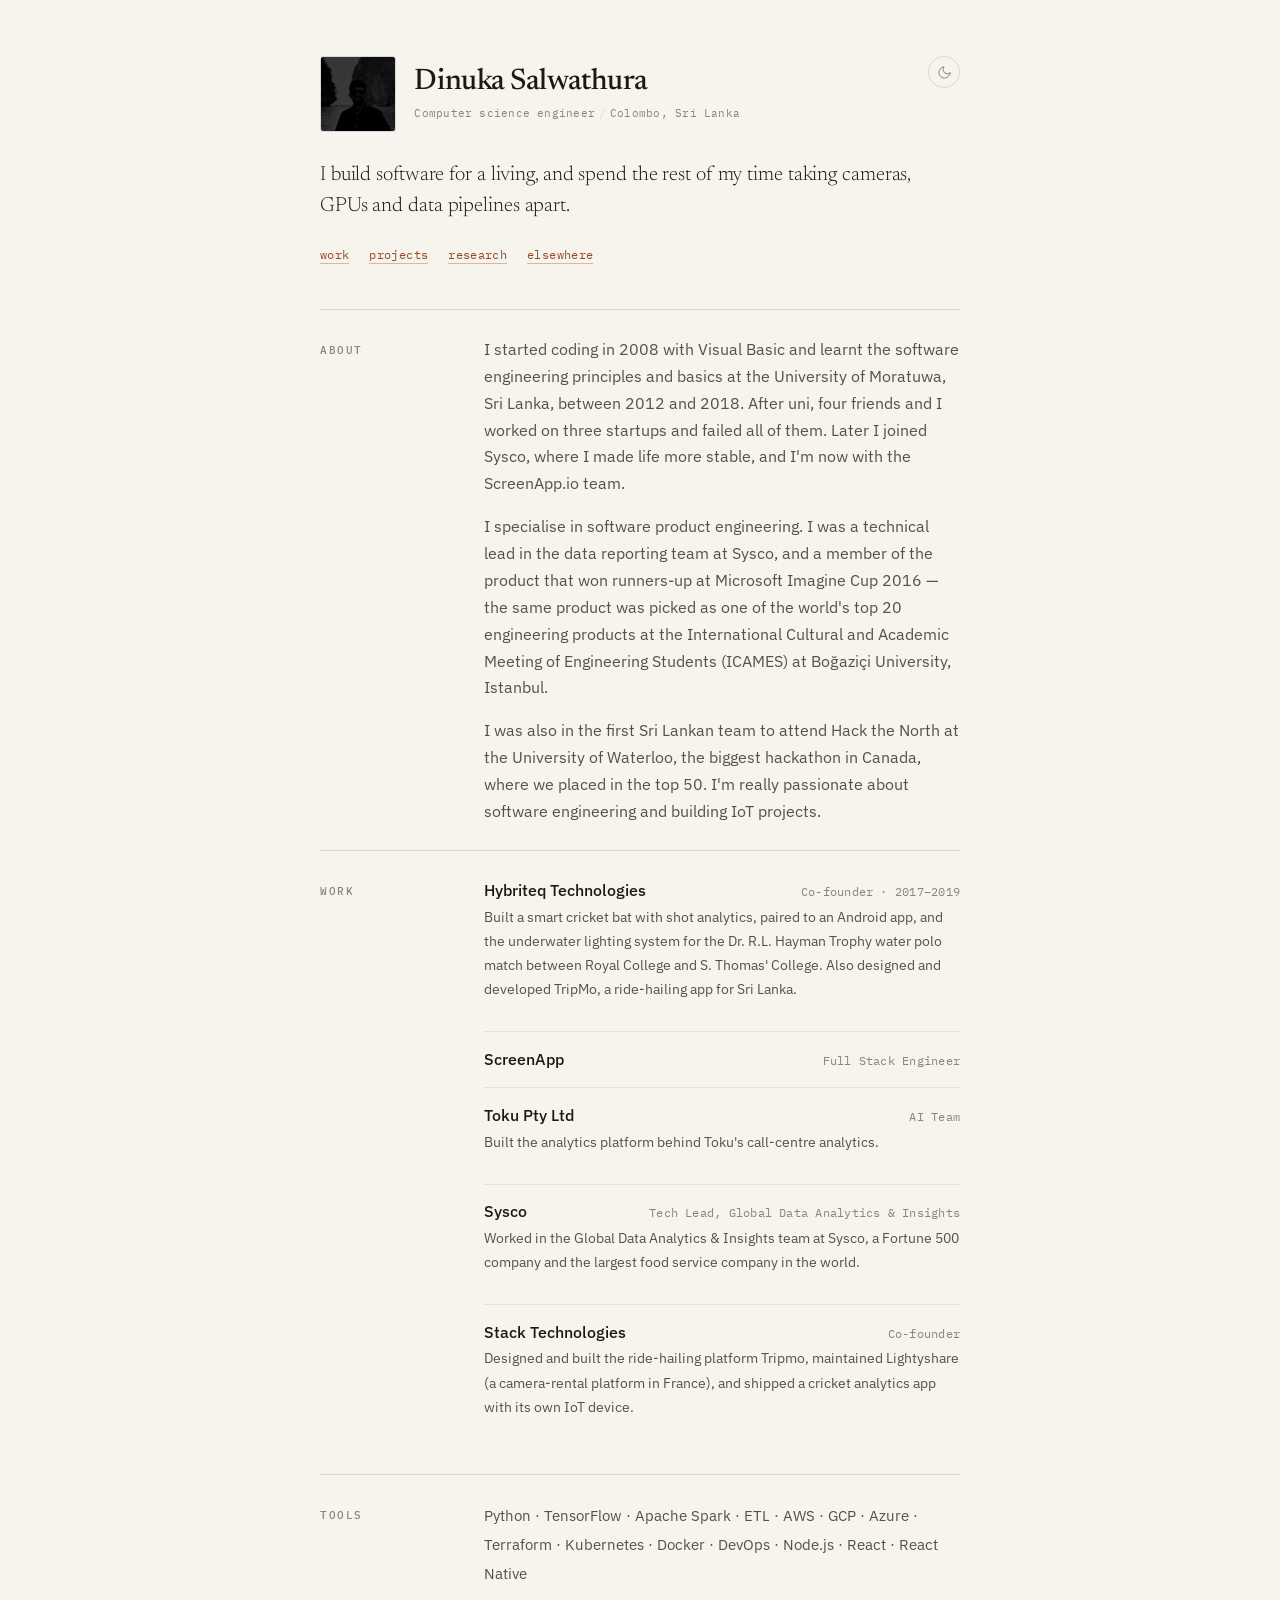
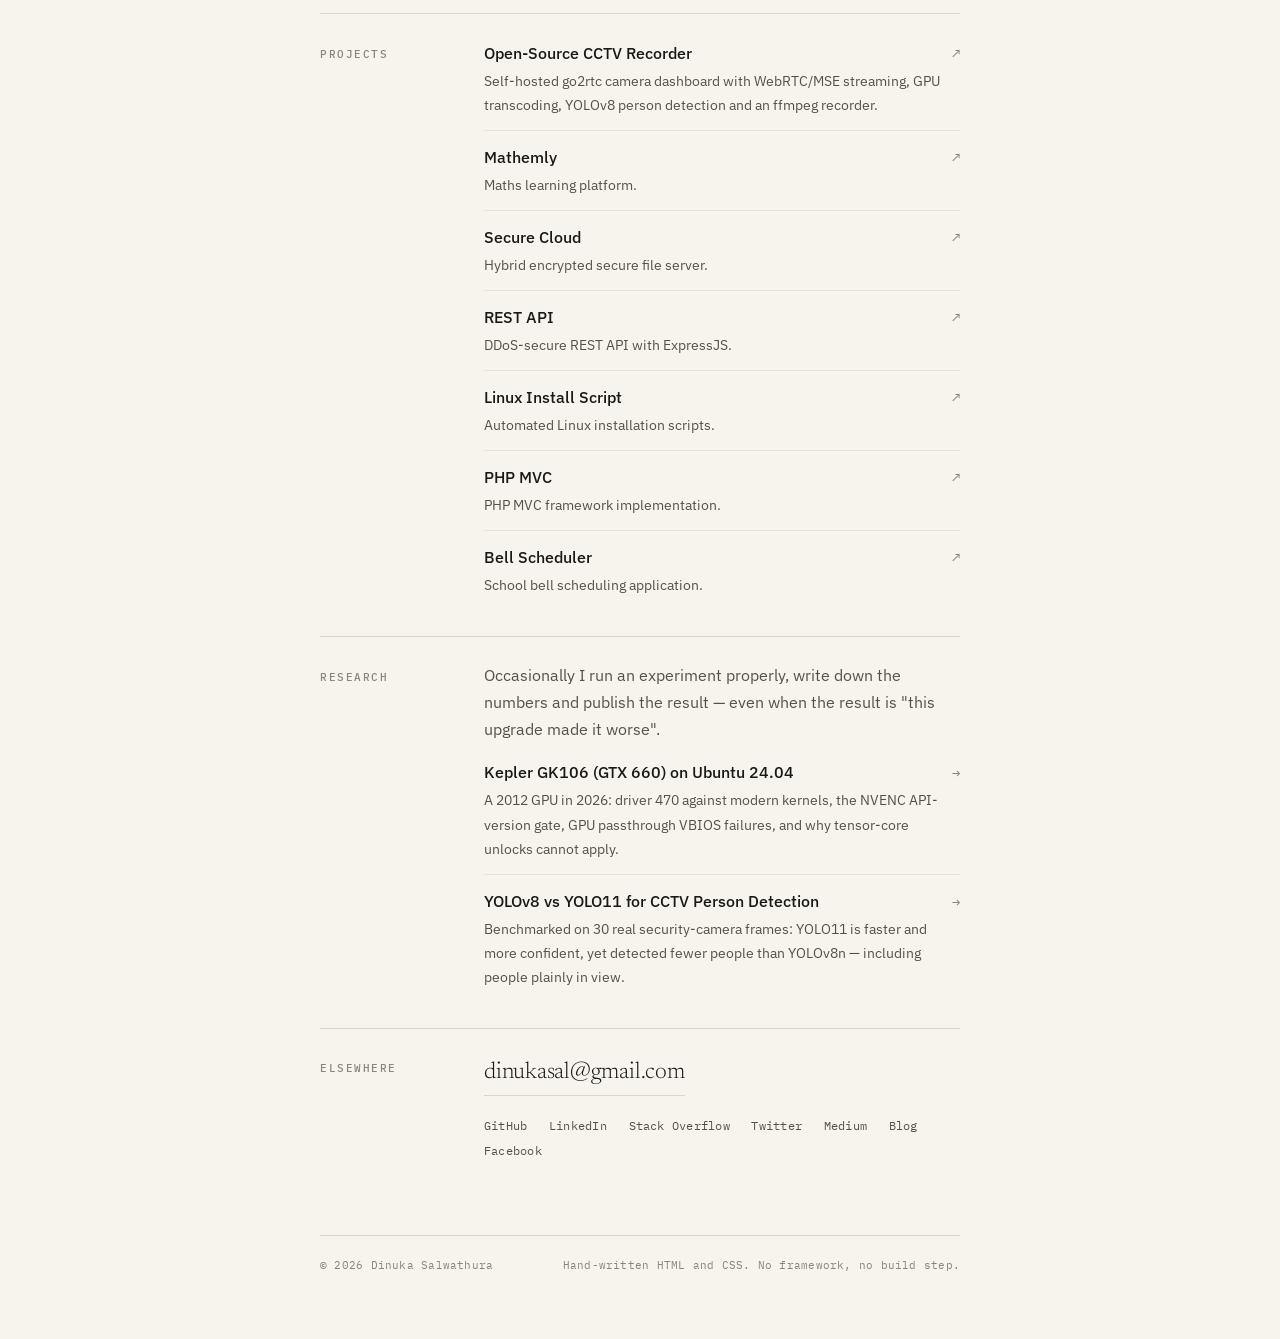
==== commit 46aaf834: "Add Hybriteq Technologies (2017-2019) as earliest work entry Co-founder at Hybriteq Technologies: sm" ====
--- a/index.html
+++ b/index.html
@@ -98,6 +98,16 @@
                 <div class="section-body">
                     <div class="work-item">
                         <div class="work-head">
+                            <span class="work-company">Hybriteq Technologies</span>
+                            <span class="work-role">Co-founder &middot; 2017&ndash;2019</span>
+                        </div>
+                        <p class="work-desc">Built a smart cricket bat with shot analytics, paired to an Android app,
+                            and the underwater lighting system for the Dr. R.L. Hayman Trophy water polo match between
+                            Royal College and S. Thomas' College. Also designed and developed TripMo, a ride-hailing app
+                            for Sri Lanka.</p>
+                    </div>
+                    <div class="work-item">
+                        <div class="work-head">
                             <a class="work-company" href="https://screenapp.io" target="_blank"
                                 rel="noopener">ScreenApp</a>
                             <span class="work-role">Full Stack Engineer</span>
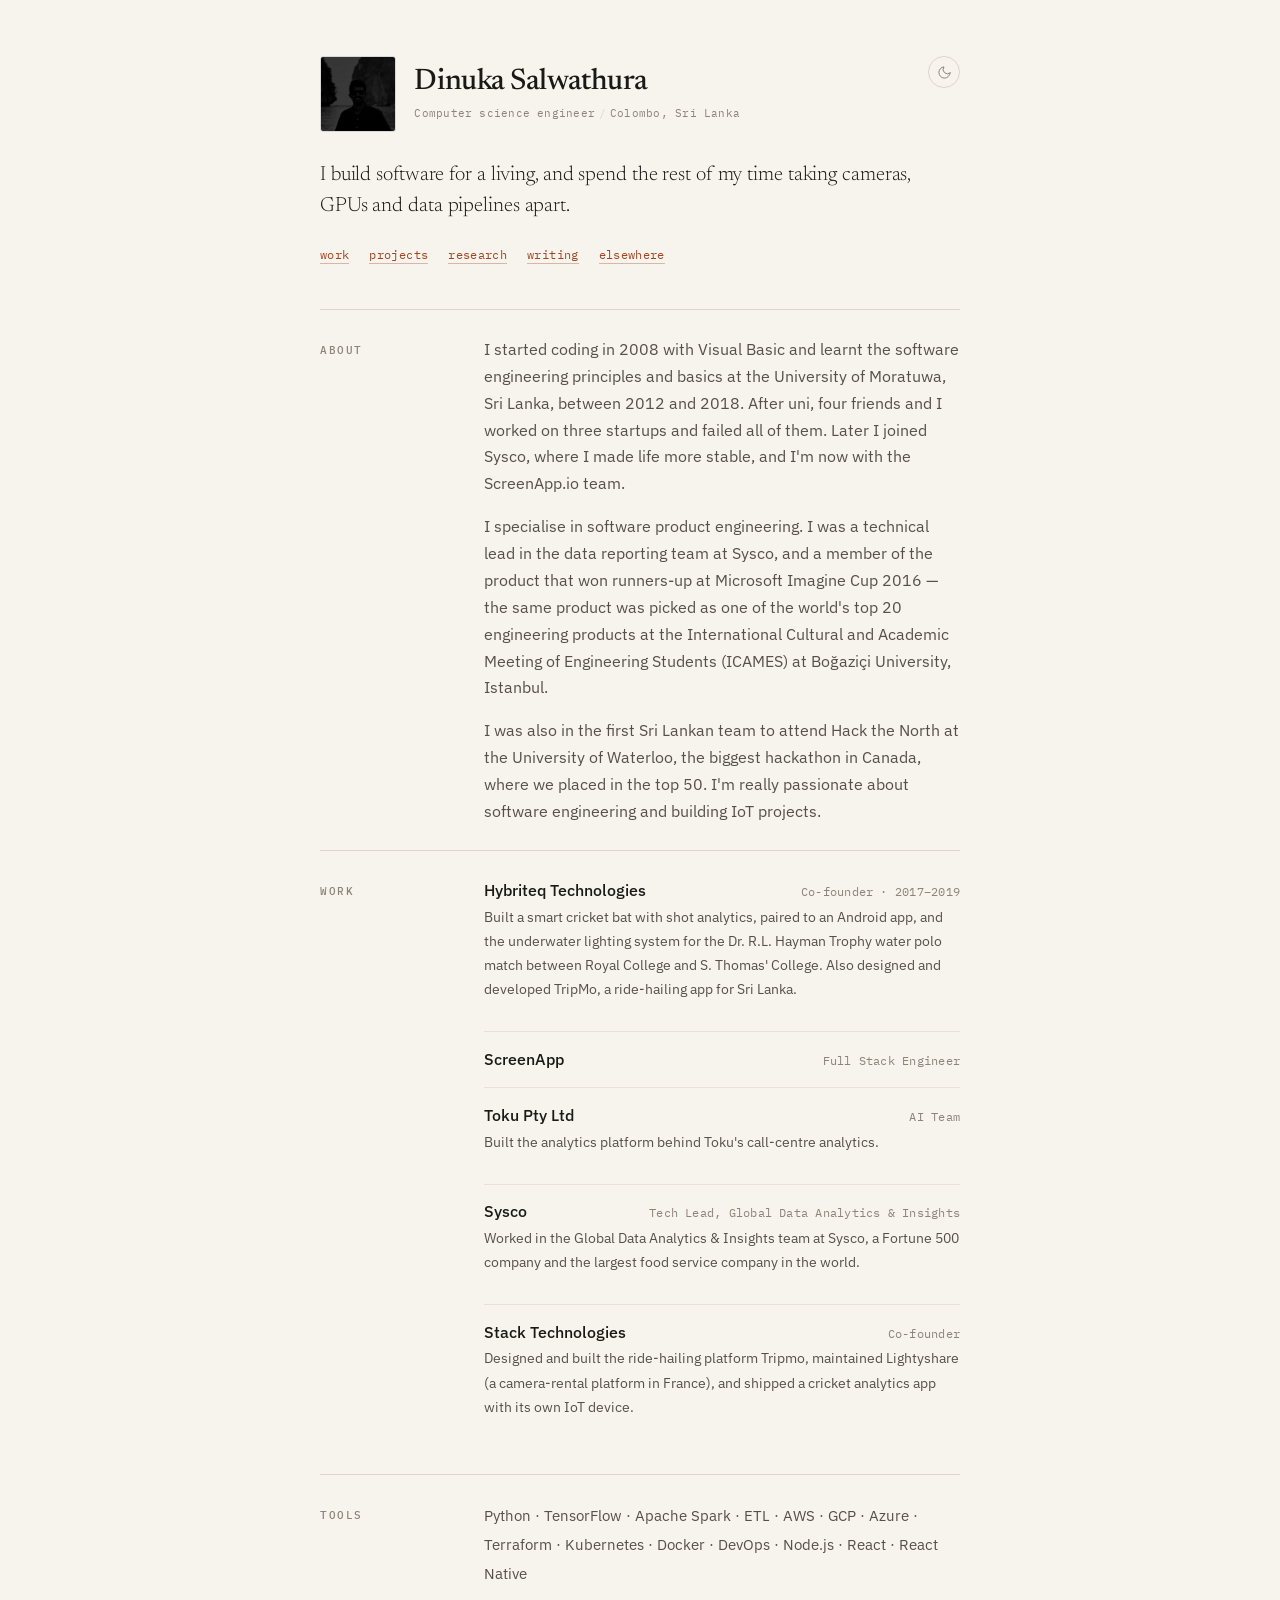
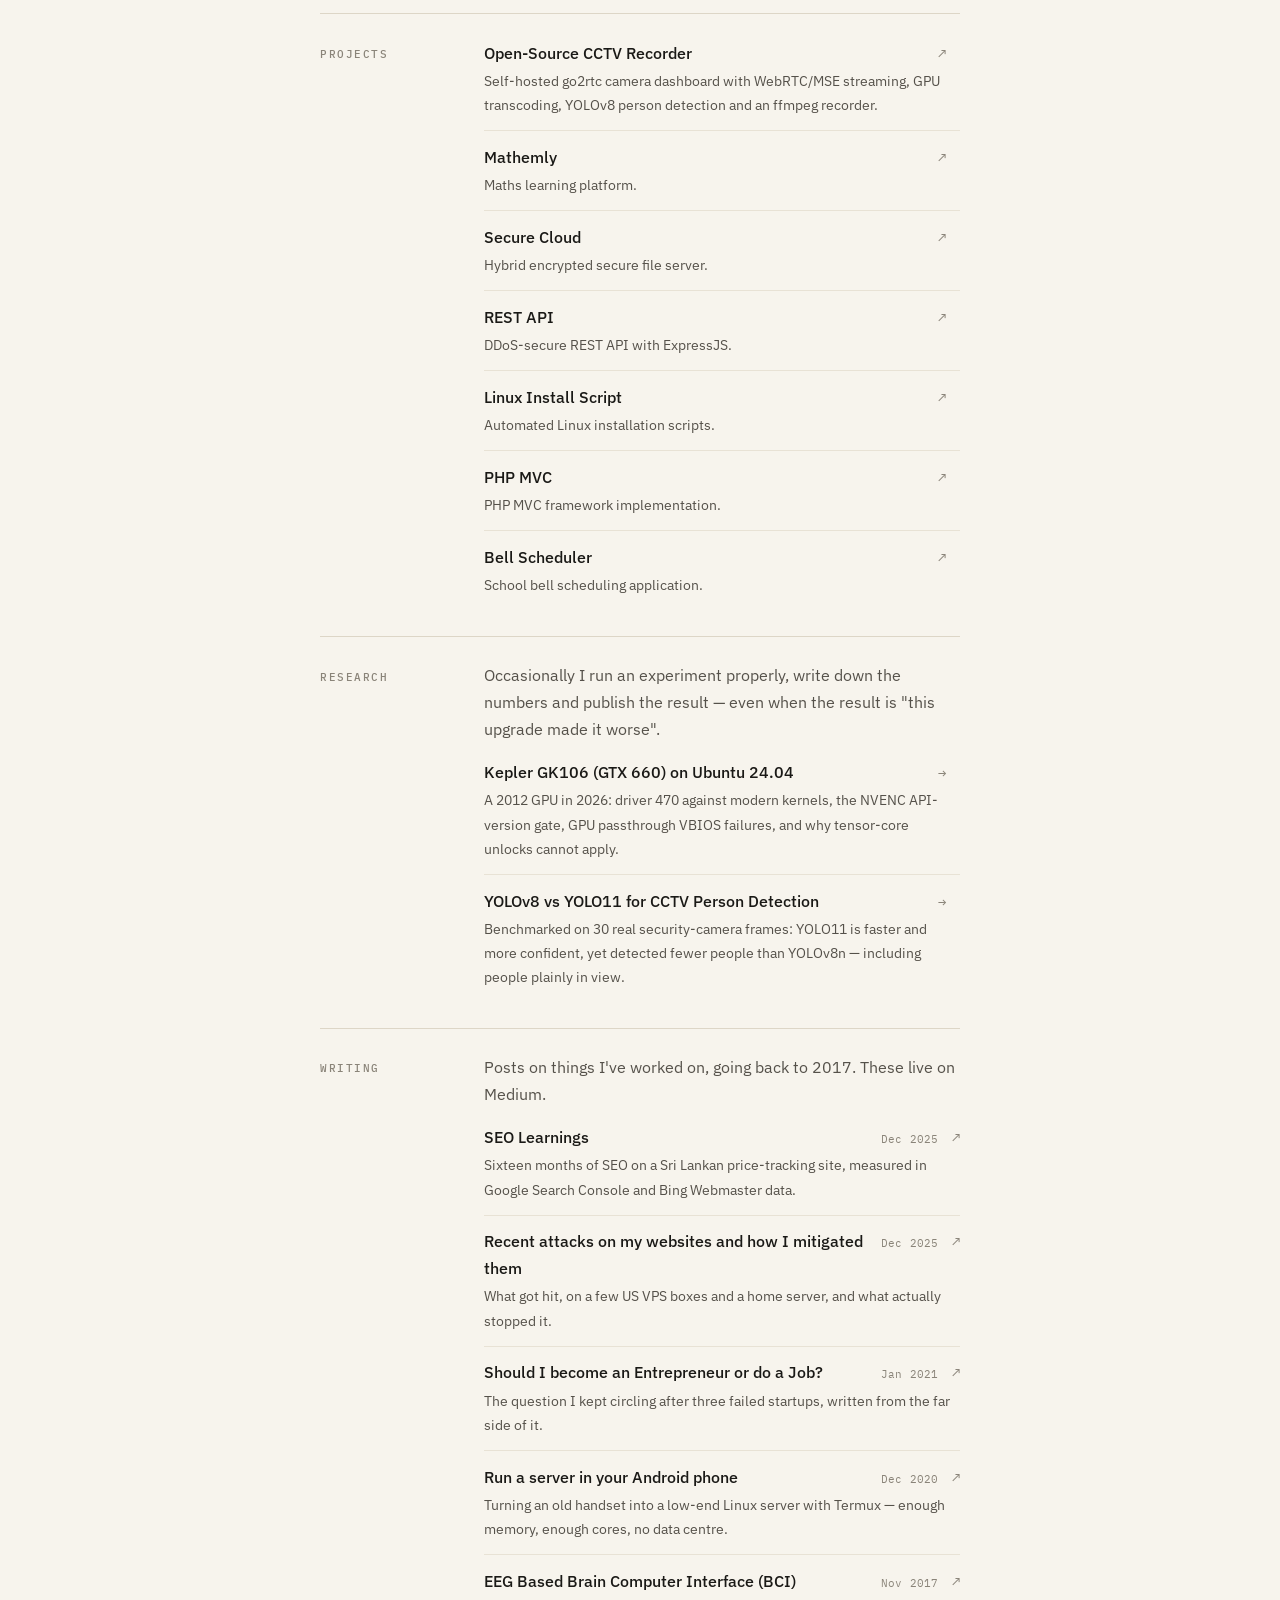
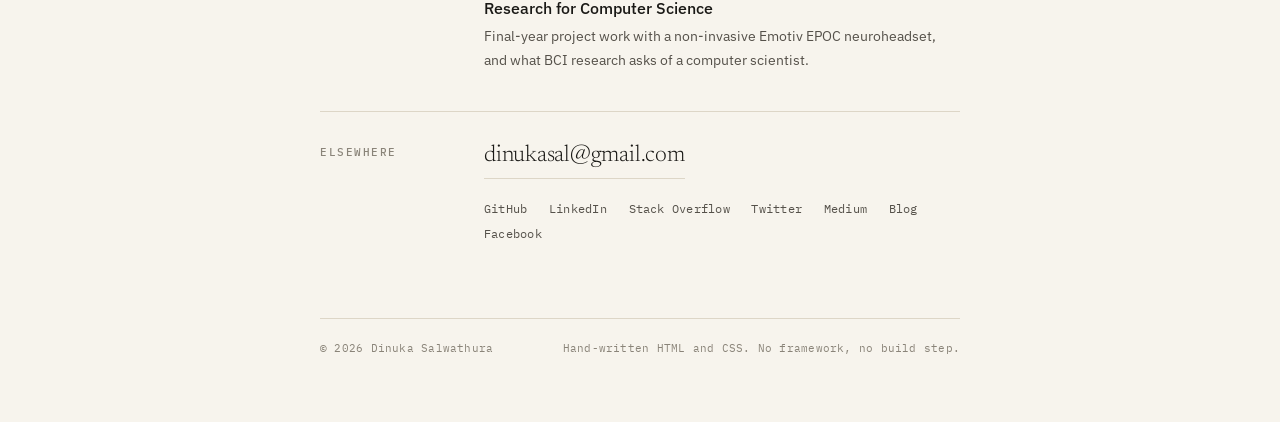
==== commit ccbed9b9: "Add a Writing section linking five Medium posts Lists the Medium articles with their real titles and" ====
--- a/index.html
+++ b/index.html
@@ -69,6 +69,7 @@
             <li><a href="#work">work</a></li>
             <li><a href="#projects">projects</a></li>
             <li><a href="#research">research</a></li>
+            <li><a href="#writing">writing</a></li>
             <li><a href="#elsewhere">elsewhere</a></li>
         </ul>
 
@@ -232,6 +233,70 @@
                                 <span class="entry-desc">Benchmarked on 30 real security-camera frames: YOLO11 is faster
                                     and more confident, yet detected fewer people than YOLOv8n — including people
                                     plainly in view.</span>
+                            </a>
+                        </li>
+                    </ul>
+                </div>
+            </section>
+
+            <section class="section" id="writing">
+                <h2>Writing</h2>
+                <div class="section-body">
+                    <p>Posts on things I've worked on, going back to 2017. These live on Medium.</p>
+                    <ul class="entry-list">
+                        <li>
+                            <a class="entry" href="https://dinukasal.medium.com/seo-learnings-1d49a432ecf6"
+                                target="_blank" rel="noopener">
+                                <span class="entry-title">SEO Learnings</span>
+                                <span class="entry-date">Dec 2025</span>
+                                <span class="entry-arrow" aria-hidden="true">&#8599;</span>
+                                <span class="entry-desc">Sixteen months of SEO on a Sri Lankan price-tracking site,
+                                    measured in Google Search Console and Bing Webmaster data.</span>
+                            </a>
+                        </li>
+                        <li>
+                            <a class="entry"
+                                href="https://dinukasal.medium.com/website-cyber-security-defence-2f60b7dc853f"
+                                target="_blank" rel="noopener">
+                                <span class="entry-title">Recent attacks on my websites and how I mitigated them</span>
+                                <span class="entry-date">Dec 2025</span>
+                                <span class="entry-arrow" aria-hidden="true">&#8599;</span>
+                                <span class="entry-desc">What got hit, on a few US VPS boxes and a home server, and
+                                    what actually stopped it.</span>
+                            </a>
+                        </li>
+                        <li>
+                            <a class="entry"
+                                href="https://dinukasal.medium.com/should-i-become-an-entrepreneur-or-do-a-job-698ba4de00e"
+                                target="_blank" rel="noopener">
+                                <span class="entry-title">Should I become an Entrepreneur or do a Job?</span>
+                                <span class="entry-date">Jan 2021</span>
+                                <span class="entry-arrow" aria-hidden="true">&#8599;</span>
+                                <span class="entry-desc">The question I kept circling after three failed startups,
+                                    written from the far side of it.</span>
+                            </a>
+                        </li>
+                        <li>
+                            <a class="entry"
+                                href="https://dinukasal.medium.com/run-a-server-in-your-andorid-phone-82a79494f7d9"
+                                target="_blank" rel="noopener">
+                                <span class="entry-title">Run a server in your Android phone</span>
+                                <span class="entry-date">Dec 2020</span>
+                                <span class="entry-arrow" aria-hidden="true">&#8599;</span>
+                                <span class="entry-desc">Turning an old handset into a low-end Linux server with
+                                    Termux — enough memory, enough cores, no data centre.</span>
+                            </a>
+                        </li>
+                        <li>
+                            <a class="entry"
+                                href="https://dinukasal.medium.com/eeg-based-brain-computer-interface-bci-research-for-computer-science-79df11638f10"
+                                target="_blank" rel="noopener">
+                                <span class="entry-title">EEG Based Brain Computer Interface (BCI) Research for
+                                    Computer Science</span>
+                                <span class="entry-date">Nov 2017</span>
+                                <span class="entry-arrow" aria-hidden="true">&#8599;</span>
+                                <span class="entry-desc">Final-year project work with a non-invasive Emotiv EPOC
+                                    neuroheadset, and what BCI research asks of a computer scientist.</span>
                             </a>
                         </li>
                     </ul>
--- a/style.css
+++ b/style.css
@@ -345,9 +345,9 @@
 
 .entry {
     display: grid;
-    grid-template-columns: minmax(0, 1fr) auto;
+    grid-template-columns: minmax(0, 1fr) auto auto;
     align-items: baseline;
-    column-gap: 1rem;
+    column-gap: 0.85rem;
     padding: 0.8rem 0;
     text-decoration: none;
 }
@@ -368,6 +368,14 @@
     font-size: 0.85rem;
     color: var(--ink-3);
     transition: transform 0.15s ease, color 0.15s ease;
+}
+
+.entry-date {
+    font-family: var(--font-mono);
+    font-size: 0.7rem;
+    letter-spacing: 0.02em;
+    color: var(--ink-3);
+    white-space: nowrap;
 }
 
 .entry-desc {
@@ -688,6 +696,10 @@
         width: 100%;
     }
 
+    .entry {
+        column-gap: 0.6rem;
+    }
+
     .topbar {
         margin-bottom: 1.75rem;
     }
